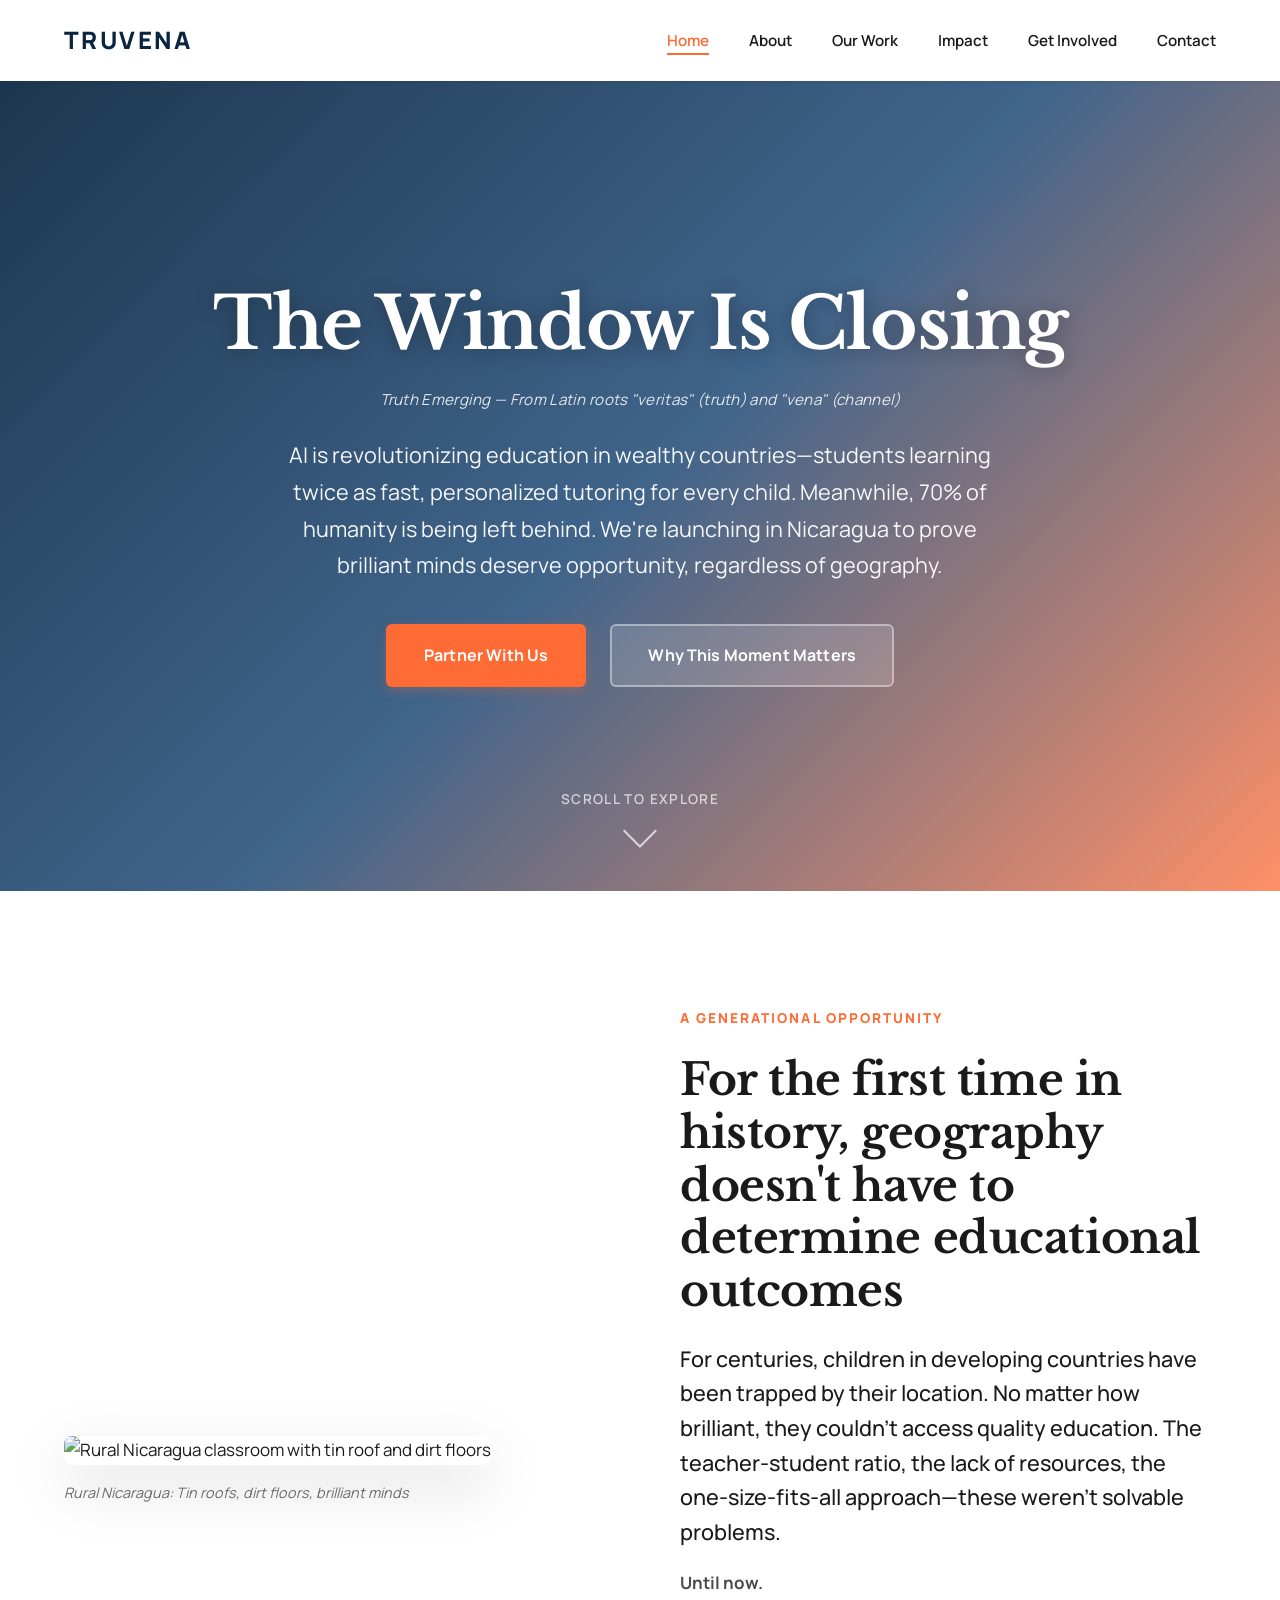
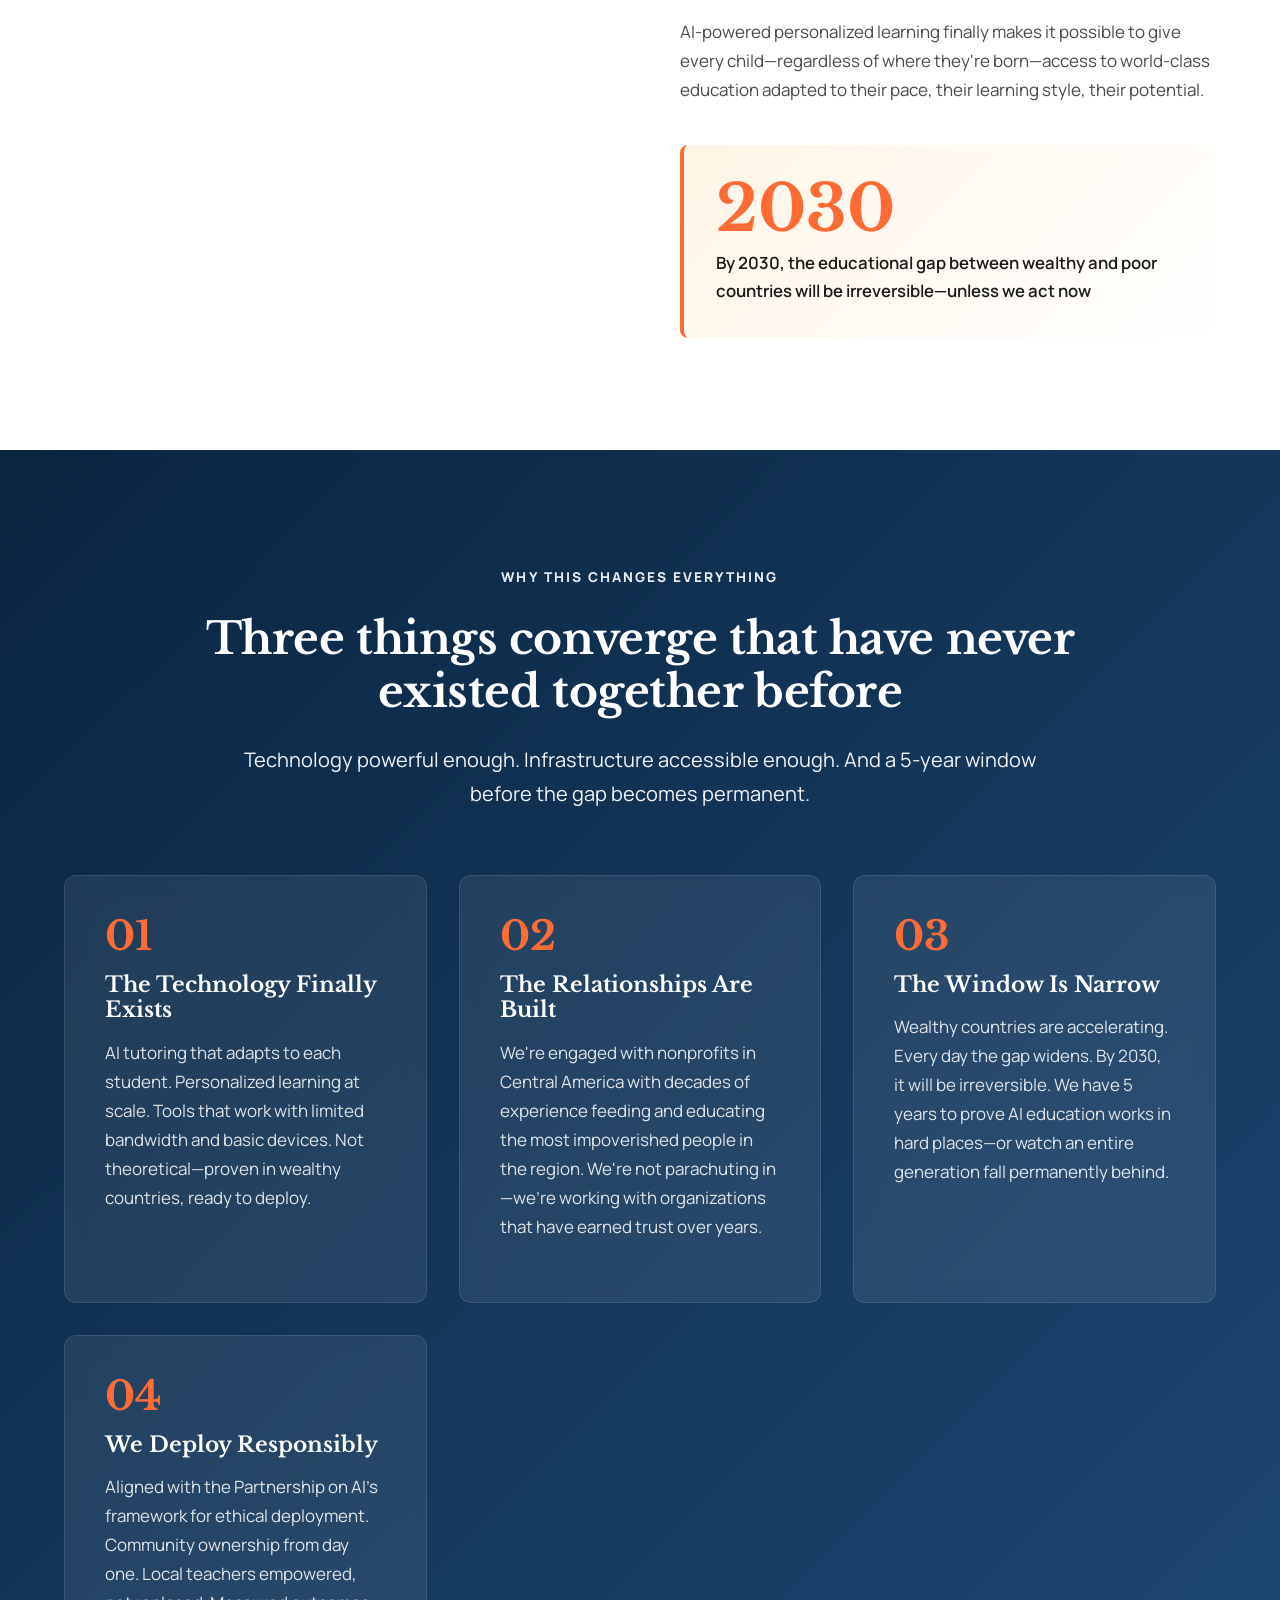
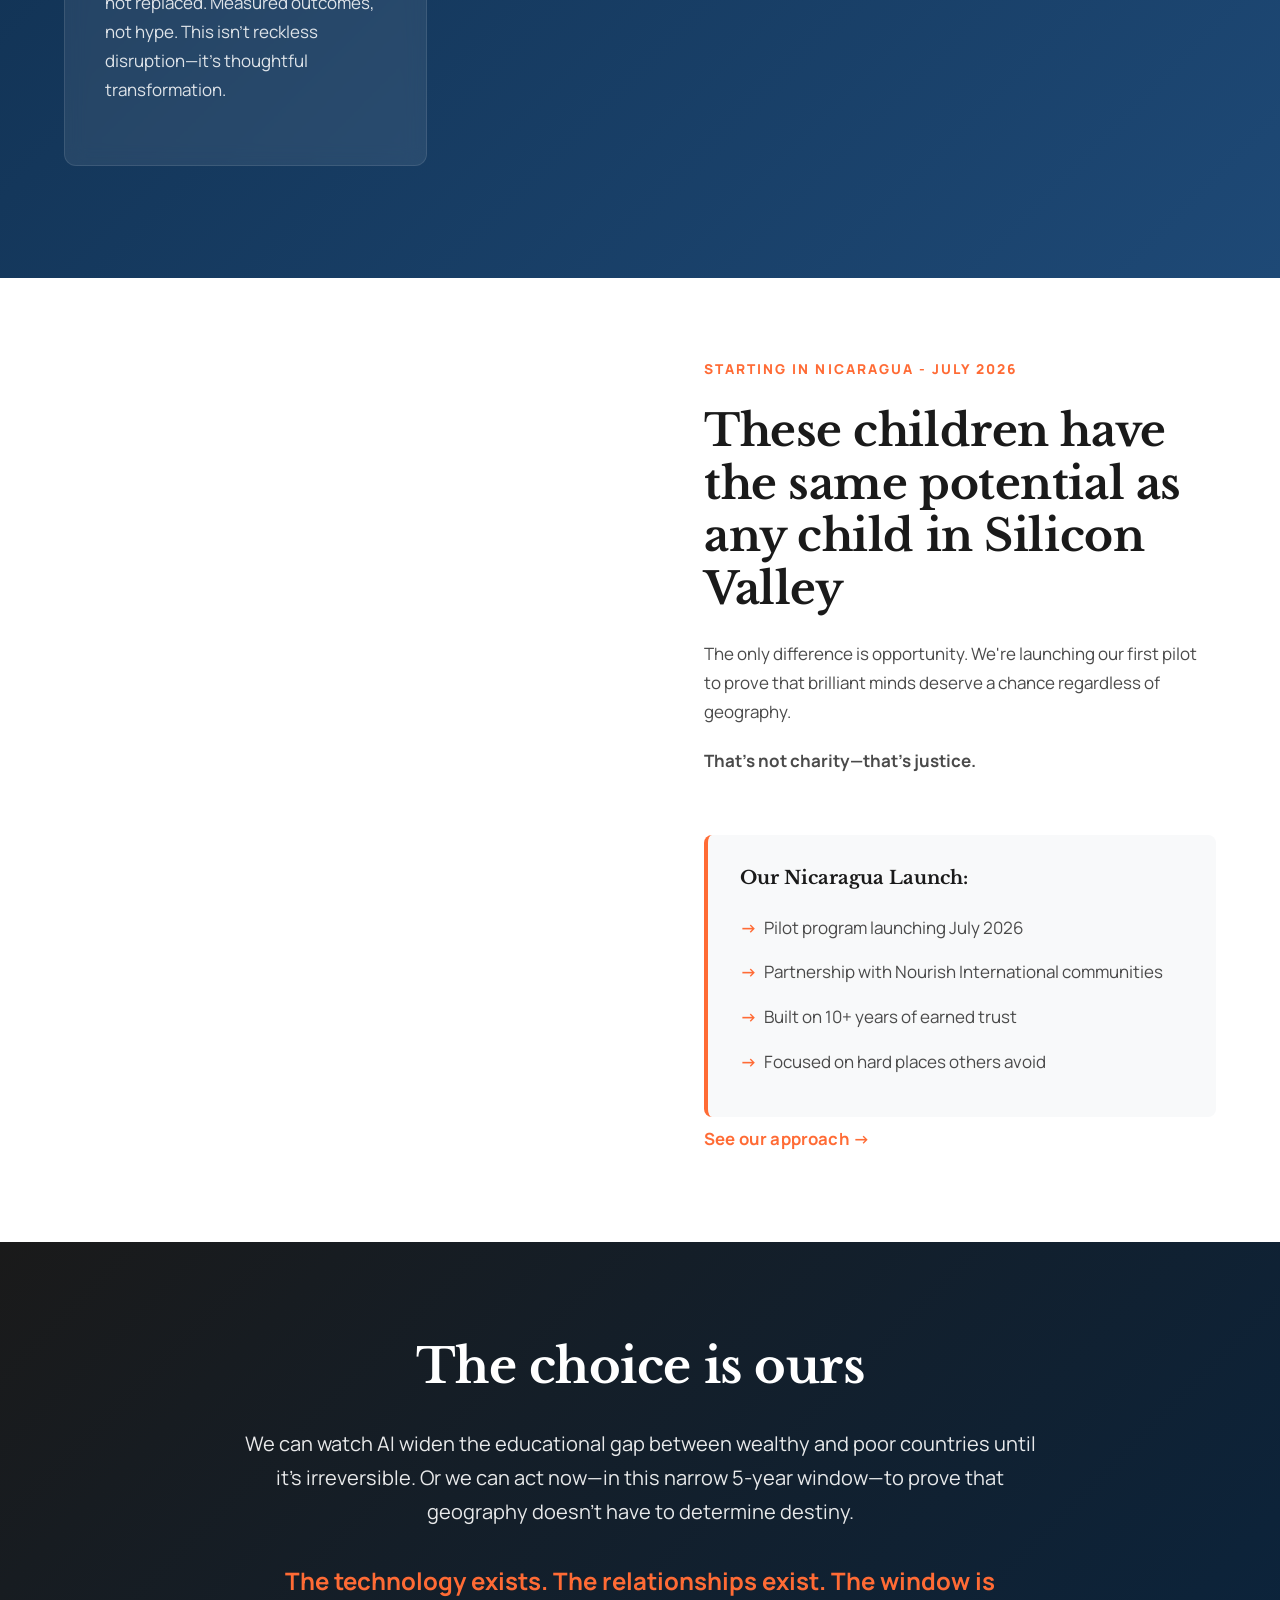
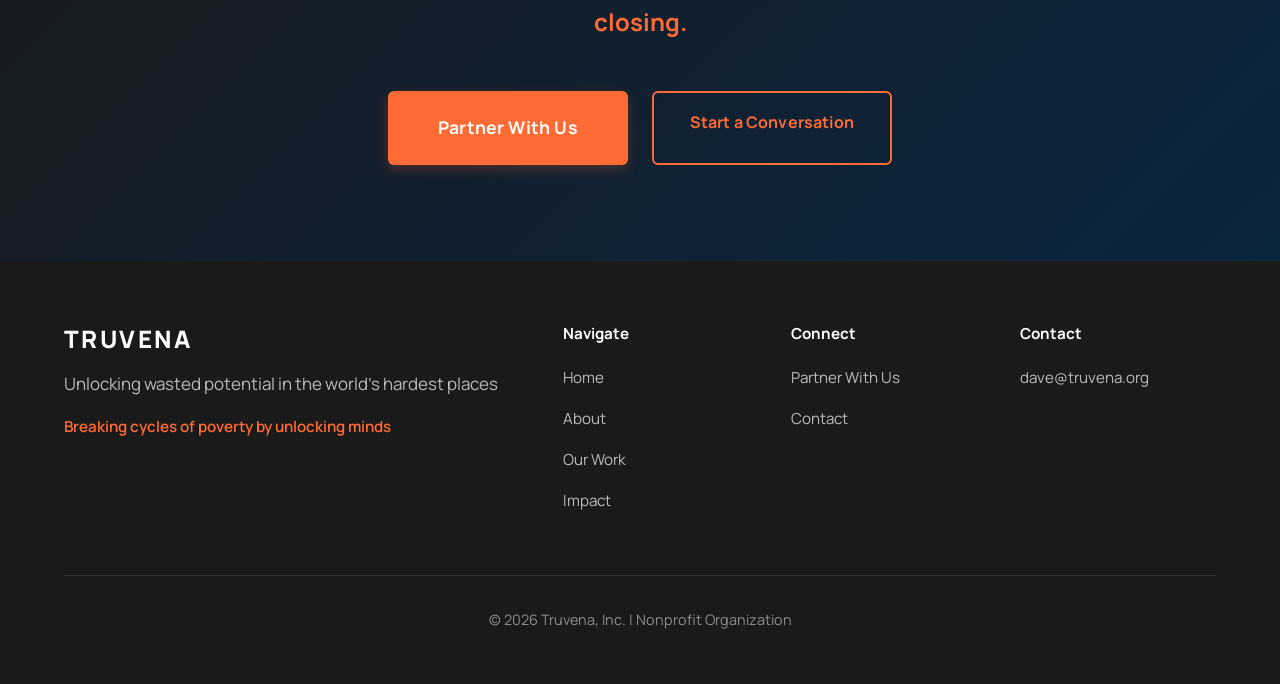
==== index.html @ a21d1ea5 "Add files via upload" ====
<!DOCTYPE html>
<html lang="en">
<head>
    <meta charset="UTF-8">
    <meta name="viewport" content="width=device-width, initial-scale=1.0">
    <title>Truvena | Unlocking Millions of Wasted Minds</title>
    <link rel="preconnect" href="https://fonts.googleapis.com">
    <link rel="preconnect" href="https://fonts.gstatic.com" crossorigin>
    <link href="https://fonts.googleapis.com/css2?family=Libre+Baskerville:wght@400;700&family=Manrope:wght@400;500;600;700;800&display=swap" rel="stylesheet">
    <link rel="stylesheet" href="styles-new.css">
</head>
<body>
    <!-- Navigation -->
    <nav class="navbar">
        <div class="container">
            <div class="nav-brand">
                <a href="index.html">TRUVENA</a>
            </div>
            <ul class="nav-menu">
                <li><a href="index.html" class="active">Home</a></li>
                <li><a href="about.html">About</a></li>
                <li><a href="work.html">Our Work</a></li>
                <li><a href="impact.html">Impact</a></li>
                <li><a href="involved.html">Get Involved</a></li>
                <li><a href="contact.html">Contact</a></li>
            </ul>
        </div>
    </nav>

    <!-- Hero Section with Photo Background -->
    <section class="hero-redesign">
        <div class="hero-background"></div>
        <div class="hero-overlay"></div>
        <div class="container hero-content">
            <h1 class="hero-title">The Window Is Closing</h1>
            <p class="truvena-tagline">Truth Emerging — From Latin roots "veritas" (truth) and "vena" (channel)</p>
            <p class="hero-subtitle">AI is revolutionizing education in wealthy countries—students learning twice as fast, personalized tutoring for every child. Meanwhile, 70% of humanity is being left behind. We're launching in Nicaragua to prove brilliant minds deserve opportunity, regardless of geography.</p>
            <div class="hero-cta">
                <a href="involved.html" class="btn-primary-orange">Partner With Us</a>
                <a href="impact.html" class="btn-secondary-white">Why This Moment Matters</a>
            </div>
        </div>
        <div class="hero-scroll-indicator">
            <span>Scroll to explore</span>
            <div class="scroll-arrow"></div>
        </div>
    </section>

    <!-- The Historic Moment -->
    <section class="reality-section">
        <div class="container">
            <div class="reality-grid">
                <div class="reality-image">
                    <img src="images/empty-classroom.jpg" alt="Rural Nicaragua classroom with tin roof and dirt floors">
                    <div class="image-caption">Rural Nicaragua: Tin roofs, dirt floors, brilliant minds</div>
                </div>
                <div class="reality-text">
                    <span class="section-label">A Generational Opportunity</span>
                    <h2>For the first time in history, geography doesn't have to determine educational outcomes</h2>
                    <p class="lead-text">For centuries, children in developing countries have been trapped by their location. No matter how brilliant, they couldn't access quality education. The teacher-student ratio, the lack of resources, the one-size-fits-all approach—these weren't solvable problems.</p>
                    <p><strong>Until now.</strong></p>
                    <p>AI-powered personalized learning finally makes it possible to give every child—regardless of where they're born—access to world-class education adapted to their pace, their learning style, their potential.</p>
                    <div class="stat-callout">
                        <div class="stat-number">2030</div>
                        <div class="stat-text">By 2030, the educational gap between wealthy and poor countries will be irreversible—unless we act now</div>
                    </div>
                </div>
            </div>
        </div>
    </section>

    <!-- Why This Time Is Different -->
    <section class="opportunity-section">
        <div class="container">
            <div class="opportunity-content">
                <span class="section-label-light">Why This Changes Everything</span>
                <h2>Three things converge that have never existed together before</h2>
                <p class="intro-text-white">Technology powerful enough. Infrastructure accessible enough. And a 5-year window before the gap becomes permanent.</p>
            </div>
            
            <div class="approach-visual">
                <div class="approach-card">
                    <div class="card-number">01</div>
                    <h3>The Technology Finally Exists</h3>
                    <p>AI tutoring that adapts to each student. Personalized learning at scale. Tools that work with limited bandwidth and basic devices. Not theoretical—proven in wealthy countries, ready to deploy.</p>
                </div>
                
                <div class="approach-card">
                    <div class="card-number">02</div>
                    <h3>The Relationships Are Built</h3>
                    <p>We're engaged with nonprofits in Central America with decades of experience feeding and educating the most impoverished people in the region. We're not parachuting in—we're working with organizations that have earned trust over years.</p>
                </div>
                
                <div class="approach-card">
                    <div class="card-number">03</div>
                    <h3>The Window Is Narrow</h3>
                    <p>Wealthy countries are accelerating. Every day the gap widens. By 2030, it will be irreversible. We have 5 years to prove AI education works in hard places—or watch an entire generation fall permanently behind.</p>
                </div>
                
                <div class="approach-card">
                    <div class="card-number">04</div>
                    <h3>We Deploy Responsibly</h3>
                    <p>Aligned with the Partnership on AI's framework for ethical deployment. Community ownership from day one. Local teachers empowered, not replaced. Measured outcomes, not hype. This isn't reckless disruption—it's thoughtful transformation.</p>
                </div>
            </div>
        </div>
    </section>

    <!-- What We're Launching -->
    <section class="impact-preview">
        <div class="impact-split">
            <div class="impact-image" style="background-image: url('images/kids-classroom.jpg');">
            </div>
            <div class="impact-content">
                <span class="section-label">Starting in Nicaragua - July 2026</span>
                <h2>These children have the same potential as any child in Silicon Valley</h2>
                <p>The only difference is opportunity. We're launching our first pilot to prove that brilliant minds deserve a chance regardless of geography.</p>
                <p><strong>That's not charity—that's justice.</strong></p>
                <div class="impact-focus">
                    <h3>Our Nicaragua Launch:</h3>
                    <ul class="hard-places-list">
                        <li>Pilot program launching July 2026</li>
                        <li>Partnership with Nourish International communities</li>
                        <li>Built on 10+ years of earned trust</li>
                        <li>Focused on hard places others avoid</li>
                    </ul>
                </div>
                <a href="work.html" class="btn-text-arrow">See our approach →</a>
            </div>
        </div>
    </section>

    <!-- Urgency Section -->
    <section class="urgency-section">
        <div class="container">
            <div class="urgency-content">
                <h2>The choice is ours</h2>
                <p class="urgency-text">We can watch AI widen the educational gap between wealthy and poor countries until it's irreversible. Or we can act now—in this narrow 5-year window—to prove that geography doesn't have to determine destiny.</p>
                <p class="urgency-emphasis">The technology exists. The relationships exist. The window is closing.</p>
                <div class="urgency-cta">
                    <a href="involved.html" class="btn-primary-orange large">Partner With Us</a>
                    <a href="contact.html" class="btn-secondary-outline">Start a Conversation</a>
                </div>
            </div>
        </div>
    </section>

    <!-- Footer -->
    <footer class="footer-redesign">
        <div class="container">
            <div class="footer-content">
                <div class="footer-brand">
                    <h3>TRUVENA</h3>
                    <p>Unlocking wasted potential in the world's hardest places</p>
                    <div class="footer-tagline">Breaking cycles of poverty by unlocking minds</div>
                </div>
                <div class="footer-links">
                    <div class="footer-column">
                        <h4>Navigate</h4>
                        <ul>
                            <li><a href="index.html">Home</a></li>
                            <li><a href="about.html">About</a></li>
                            <li><a href="work.html">Our Work</a></li>
                            <li><a href="impact.html">Impact</a></li>
                        </ul>
                    </div>
                    <div class="footer-column">
                        <h4>Connect</h4>
                        <ul>
                            <li><a href="involved.html">Partner With Us</a></li>
                            <li><a href="contact.html">Contact</a></li>
                        </ul>
                    </div>
                    <div class="footer-column">
                        <h4>Contact</h4>
                        <ul>
                            <li><a href="mailto:dave@truvena.org">dave@truvena.org</a></li>
                        </ul>
                    </div>
                </div>
            </div>
            <div class="footer-bottom">
                <p>&copy; 2026 Truvena, Inc. | Nonprofit Organization</p>
            </div>
        </div>
    </footer>
</body>
</html>
---- styles-new.css ----
/* Truvena Redesign - Enhanced Visual Design */

/* ===== CSS VARIABLES ===== */
:root {
    --primary-blue: #0A2540;
    --medium-blue: #1E4976;
    --light-blue: #3B6EA5;
    --accent-orange: #FF6B35;
    --dark-orange: #E85A2B;
    --warm-cream: #FFF5E6;
    --text-dark: #1A1A1A;
    --text-medium: #4A4A4A;
    --text-light: #6B6B6B;
    --background-light: #F8F9FA;
    --white: #FFFFFF;
    --border-subtle: #E8E8E8;
}

/* ===== RESET & BASE ===== */
* {
    margin: 0;
    padding: 0;
    box-sizing: border-box;
}

body {
    font-family: 'Manrope', -apple-system, BlinkMacSystemFont, 'Segoe UI', sans-serif;
    line-height: 1.7;
    color: var(--text-dark);
    font-size: 17px;
    -webkit-font-smoothing: antialiased;
    -moz-osx-font-smoothing: grayscale;
}

.container {
    max-width: 1200px;
    margin: 0 auto;
    padding: 0 24px;
}

/* ===== TYPOGRAPHY ===== */
h1, h2, h3, h4 {
    font-family: 'Libre Baskerville', serif;
    font-weight: 700;
    line-height: 1.2;
    color: var(--text-dark);
}

h1 {
    font-size: 4rem;
    letter-spacing: -0.02em;
}

h2 {
    font-size: 2.75rem;
    letter-spacing: -0.01em;
    margin-bottom: 1.5rem;
}

h3 {
    font-size: 1.5rem;
    margin-bottom: 1rem;
}

p {
    margin-bottom: 1.25rem;
    color: var(--text-medium);
}

.lead-text {
    font-size: 1.35rem;
    font-weight: 500;
    color: var(--text-dark);
    line-height: 1.6;
}

.intro-text {
    font-size: 1.25rem;
    color: var(--text-medium);
    max-width: 800px;
    margin: 0 auto 3rem;
}

/* ===== NAVIGATION ===== */
.navbar {
    background: var(--white);
    box-shadow: 0 1px 3px rgba(0, 0, 0, 0.08);
    position: sticky;
    top: 0;
    z-index: 1000;
    backdrop-filter: blur(10px);
    background: rgba(255, 255, 255, 0.95);
}

.navbar .container {
    display: flex;
    justify-content: space-between;
    align-items: center;
    padding: 1.25rem 24px;
}

.nav-brand a {
    font-size: 1.5rem;
    font-weight: 800;
    color: var(--primary-blue);
    text-decoration: none;
    letter-spacing: 0.1em;
    font-family: 'Manrope', sans-serif;
}

.nav-menu {
    display: flex;
    list-style: none;
    gap: 2.5rem;
}

.nav-menu a {
    text-decoration: none;
    color: var(--text-dark);
    font-weight: 600;
    font-size: 0.95rem;
    transition: color 0.2s ease;
    position: relative;
}

.nav-menu a:after {
    content: '';
    position: absolute;
    bottom: -4px;
    left: 0;
    width: 0;
    height: 2px;
    background: var(--accent-orange);
    transition: width 0.3s ease;
}

.nav-menu a:hover:after,
.nav-menu a.active:after {
    width: 100%;
}

.nav-menu a:hover,
.nav-menu a.active {
    color: var(--accent-orange);
}

/* ===== BUTTONS ===== */
.btn-primary-orange,
.btn-secondary-white,
.btn-secondary-outline,
.btn-text-arrow {
    display: inline-block;
    padding: 1rem 2.25rem;
    font-size: 1rem;
    font-weight: 700;
    text-decoration: none;
    border-radius: 6px;
    transition: all 0.3s ease;
    cursor: pointer;
    border: 2px solid transparent;
    font-family: 'Manrope', sans-serif;
    letter-spacing: 0.01em;
}

.btn-primary-orange {
    background: var(--accent-orange);
    color: var(--white);
    box-shadow: 0 4px 12px rgba(255, 107, 53, 0.25);
}

.btn-primary-orange:hover {
    background: var(--dark-orange);
    transform: translateY(-2px);
    box-shadow: 0 6px 20px rgba(255, 107, 53, 0.35);
}

.btn-primary-orange.large {
    padding: 1.25rem 3rem;
    font-size: 1.1rem;
}

.btn-secondary-white {
    background: rgba(255, 255, 255, 0.15);
    color: var(--white);
    border-color: rgba(255, 255, 255, 0.4);
    backdrop-filter: blur(10px);
}

.btn-secondary-white:hover {
    background: rgba(255, 255, 255, 0.25);
    border-color: rgba(255, 255, 255, 0.6);
}

.btn-secondary-outline {
    background: transparent;
    color: var(--accent-orange);
    border-color: var(--accent-orange);
}

.btn-secondary-outline:hover {
    background: var(--accent-orange);
    color: var(--white);
}

.btn-text-arrow {
    background: transparent;
    color: var(--accent-orange);
    padding: 0.5rem 0;
    border: none;
    font-weight: 700;
    font-size: 1.05rem;
}

.btn-text-arrow:hover {
    transform: translateX(4px);
}

/* ===== HERO SECTION (REDESIGNED) ===== */
.hero-redesign {
    position: relative;
    min-height: 90vh;
    display: flex;
    align-items: center;
    justify-content: center;
    overflow: hidden;
}

.hero-background {
    position: absolute;
    top: 0;
    left: 0;
    width: 100%;
    height: 100%;
    background: url('images/classroom-packed.jpg') center/cover no-repeat;
    z-index: 1;
}

.hero-overlay {
    position: absolute;
    top: 0;
    left: 0;
    width: 100%;
    height: 100%;
    background: linear-gradient(135deg, 
        rgba(10, 37, 64, 0.92) 0%, 
        rgba(30, 73, 118, 0.85) 50%,
        rgba(255, 107, 53, 0.75) 100%);
    z-index: 2;
}

.hero-content {
    position: relative;
    z-index: 3;
    text-align: center;
    padding: 4rem 0;
    max-width: 900px;
}

.hero-title {
    color: var(--white);
    font-size: 4.5rem;
    margin-bottom: 1.5rem;
    line-height: 1.1;
    text-shadow: 0 2px 20px rgba(0, 0, 0, 0.3);
    animation: fadeInUp 0.8s ease-out;
}

.hero-subtitle {
    font-size: 1.35rem;
    color: rgba(255, 255, 255, 0.95);
    margin-bottom: 2.5rem;
    line-height: 1.7;
    font-weight: 400;
    max-width: 750px;
    margin-left: auto;
    margin-right: auto;
    animation: fadeInUp 0.8s ease-out 0.2s both;
}

.hero-cta {
    display: flex;
    gap: 1.5rem;
    justify-content: center;
    animation: fadeInUp 0.8s ease-out 0.4s both;
}

.hero-scroll-indicator {
    position: absolute;
    bottom: 3rem;
    left: 50%;
    transform: translateX(-50%);
    z-index: 3;
    text-align: center;
    color: rgba(255, 255, 255, 0.7);
    font-size: 0.85rem;
    font-weight: 600;
    letter-spacing: 0.1em;
    text-transform: uppercase;
}

.scroll-arrow {
    width: 24px;
    height: 24px;
    margin: 0.5rem auto 0;
    border-left: 2px solid rgba(255, 255, 255, 0.7);
    border-bottom: 2px solid rgba(255, 255, 255, 0.7);
    transform: rotate(-45deg);
    animation: bounce 2s infinite;
}

@keyframes fadeInUp {
    from {
        opacity: 0;
        transform: translateY(30px);
    }
    to {
        opacity: 1;
        transform: translateY(0);
    }
}

@keyframes bounce {
    0%, 20%, 50%, 80%, 100% {
        transform: translateY(0) rotate(-45deg);
    }
    40% {
        transform: translateY(-10px) rotate(-45deg);
    }
    60% {
        transform: translateY(-5px) rotate(-45deg);
    }
}

/* ===== REALITY SECTION ===== */
.reality-section {
    padding: 7rem 0;
    background: var(--white);
}

.reality-grid {
    display: grid;
    grid-template-columns: 1fr 1fr;
    gap: 5rem;
    align-items: center;
}

.reality-image {
    position: relative;
}

.reality-image img {
    width: 100%;
    border-radius: 8px;
    box-shadow: 0 20px 60px rgba(0, 0, 0, 0.15);
}

.image-caption {
    margin-top: 1rem;
    font-size: 0.9rem;
    color: var(--text-light);
    font-style: italic;
}

.section-label {
    display: inline-block;
    font-size: 0.85rem;
    font-weight: 800;
    letter-spacing: 0.15em;
    text-transform: uppercase;
    color: var(--accent-orange);
    margin-bottom: 1.5rem;
}

.section-label-light {
    display: inline-block;
    font-size: 0.85rem;
    font-weight: 800;
    letter-spacing: 0.15em;
    text-transform: uppercase;
    color: var(--white);
    margin-bottom: 1.5rem;
    opacity: 0.9;
}

.stat-callout {
    margin-top: 2.5rem;
    padding: 2rem;
    background: linear-gradient(135deg, var(--warm-cream) 0%, #FFF 100%);
    border-left: 4px solid var(--accent-orange);
    border-radius: 8px;
}

.stat-number {
    font-family: 'Libre Baskerville', serif;
    font-size: 4rem;
    font-weight: 700;
    color: var(--accent-orange);
    line-height: 1;
    margin-bottom: 0.5rem;
}

.stat-text {
    font-size: 1.05rem;
    color: var(--text-dark);
    font-weight: 600;
}

/* ===== OPPORTUNITY SECTION ===== */
.opportunity-section {
    padding: 7rem 0;
    background: linear-gradient(135deg, var(--primary-blue) 0%, var(--medium-blue) 100%);
    color: var(--white);
}

.opportunity-content {
    text-align: center;
    max-width: 900px;
    margin: 0 auto 4rem;
}

.opportunity-content h2 {
    color: var(--white);
    margin-bottom: 1.5rem;
}

.approach-visual {
    display: grid;
    grid-template-columns: repeat(auto-fit, minmax(280px, 1fr));
    gap: 2rem;
    margin-top: 4rem;
}

.approach-card {
    background: rgba(255, 255, 255, 0.08);
    backdrop-filter: blur(10px);
    padding: 2.5rem;
    border-radius: 12px;
    border: 1px solid rgba(255, 255, 255, 0.1);
    transition: all 0.3s ease;
}

.approach-card:hover {
    background: rgba(255, 255, 255, 0.12);
    transform: translateY(-4px);
    box-shadow: 0 12px 32px rgba(0, 0, 0, 0.2);
}

.card-number {
    font-family: 'Libre Baskerville', serif;
    font-size: 2.5rem;
    font-weight: 700;
    color: var(--accent-orange);
    margin-bottom: 1rem;
    line-height: 1;
}

.approach-card h3 {
    color: var(--white);
    margin-bottom: 1rem;
    font-size: 1.35rem;
}

.approach-card p {
    color: rgba(255, 255, 255, 0.85);
    line-height: 1.7;
}

/* ===== IMPACT PREVIEW ===== */
.impact-preview {
    background: var(--white);
}

.impact-split {
    display: grid;
    grid-template-columns: 1fr 1fr;
    min-height: 600px;
}

.impact-image {
    background-size: cover;
    background-position: center;
    position: relative;
}

.impact-content {
    padding: 5rem 4rem;
    display: flex;
    flex-direction: column;
    justify-content: center;
}

.impact-focus {
    margin-top: 2.5rem;
    padding: 2rem;
    background: var(--background-light);
    border-radius: 8px;
    border-left: 4px solid var(--accent-orange);
}

.impact-focus h3 {
    color: var(--text-dark);
    margin-bottom: 1rem;
    font-size: 1.15rem;
}

.hard-places-list {
    list-style: none;
    padding: 0;
}

.hard-places-list li {
    padding: 0.5rem 0;
    color: var(--text-medium);
    position: relative;
    padding-left: 1.5rem;
}

.hard-places-list li:before {
    content: '→';
    position: absolute;
    left: 0;
    color: var(--accent-orange);
    font-weight: 700;
}

/* ===== URGENCY SECTION ===== */
.urgency-section {
    padding: 6rem 0;
    background: linear-gradient(135deg, #1A1A1A 0%, var(--primary-blue) 100%);
    color: var(--white);
    text-align: center;
}

.urgency-content {
    max-width: 800px;
    margin: 0 auto;
}

.urgency-content h2 {
    color: var(--white);
    font-size: 3rem;
    margin-bottom: 2rem;
}

.urgency-text {
    font-size: 1.25rem;
    color: rgba(255, 255, 255, 0.9);
    margin-bottom: 1.5rem;
}

.urgency-emphasis {
    font-size: 1.5rem;
    font-weight: 700;
    color: var(--accent-orange);
    margin: 2rem 0 3rem;
}

.urgency-cta {
    display: flex;
    gap: 1.5rem;
    justify-content: center;
    margin-top: 3rem;
}

/* ===== FOOTER ===== */
.footer-redesign {
    background: var(--text-dark);
    color: rgba(255, 255, 255, 0.8);
    padding: 4rem 0 2rem;
}

.footer-content {
    display: grid;
    grid-template-columns: 2fr 3fr;
    gap: 4rem;
    margin-bottom: 3rem;
}

.footer-brand h3 {
    color: var(--white);
    font-size: 1.5rem;
    font-family: 'Manrope', sans-serif;
    font-weight: 800;
    letter-spacing: 0.1em;
    margin-bottom: 1rem;
}

.footer-brand p {
    color: rgba(255, 255, 255, 0.7);
    margin-bottom: 0.5rem;
}

.footer-tagline {
    color: var(--accent-orange);
    font-weight: 600;
    margin-top: 1rem;
    font-size: 0.95rem;
}

.footer-links {
    display: grid;
    grid-template-columns: repeat(3, 1fr);
    gap: 2rem;
}

.footer-column h4 {
    color: var(--white);
    margin-bottom: 1.25rem;
    font-size: 0.95rem;
    font-family: 'Manrope', sans-serif;
    font-weight: 700;
}

.footer-column ul {
    list-style: none;
}

.footer-column li {
    margin-bottom: 0.75rem;
}

.footer-column a {
    color: rgba(255, 255, 255, 0.7);
    text-decoration: none;
    transition: color 0.2s ease;
    font-size: 0.95rem;
}

.footer-column a:hover {
    color: var(--accent-orange);
}

.footer-bottom {
    border-top: 1px solid rgba(255, 255, 255, 0.1);
    padding-top: 2rem;
    text-align: center;
}

.footer-bottom p {
    color: rgba(255, 255, 255, 0.5);
    font-size: 0.9rem;
}

/* ===== RESPONSIVE ===== */
@media (max-width: 968px) {
    h1 {
        font-size: 3rem;
    }
    
    h2 {
        font-size: 2.25rem;
    }
    
    .hero-title {
        font-size: 3.5rem;
    }
    
    .reality-grid,
    .impact-split {
        grid-template-columns: 1fr;
        gap: 3rem;
    }
    
    .approach-visual {
        grid-template-columns: 1fr;
    }
    
    .footer-content {
        grid-template-columns: 1fr;
    }
    
    .footer-links {
        grid-template-columns: 1fr;
    }
    
    .nav-menu {
        gap: 1.5rem;
        flex-wrap: wrap;
    }
    
    .hero-cta,
    .urgency-cta {
        flex-direction: column;
        align-items: center;
    }
    
    .impact-content {
        padding: 3rem 2rem;
    }
}

@media (max-width: 640px) {
    .hero-title {
        font-size: 2.5rem;
    }
    
    h2 {
        font-size: 1.85rem;
    }
    
    .hero-subtitle {
        font-size: 1.1rem;
    }
}

/* ===== ADDITIONAL STYLES FOR IMPACT PAGE ===== */

.section-white {
    padding: 6rem 0;
    background: var(--white);
}

.section-blue {
    padding: 6rem 0;
    background: linear-gradient(135deg, var(--primary-blue) 0%, var(--medium-blue) 100%);
    color: var(--white);
}

.section-blue h2,
.section-blue h3 {
    color: var(--white);
}

.content-grid-two {
    display: grid;
    grid-template-columns: repeat(2, 1fr);
    gap: 3rem;
    margin: 3rem 0;
}

.content-block h3 {
    color: var(--primary-blue);
    margin-bottom: 1rem;
}

.callout-box {
    background: linear-gradient(135deg, var(--warm-cream) 0%, #FFF 100%);
    border-left: 4px solid var(--accent-orange);
    border-radius: 8px;
    padding: 3rem;
    margin-top: 4rem;
}

.callout-text {
    font-size: 1.25rem;
    line-height: 1.7;
    color: var(--text-dark);
}

.callout-emphasis {
    font-size: 1.35rem;
    font-weight: 700;
    color: var(--accent-orange);
    margin-top: 1.5rem;
}

.breakthrough-grid {
    display: grid;
    grid-template-columns: repeat(2, 1fr);
    gap: 3rem;
    margin-top: 3rem;
}

.breakthrough-item {
    background: rgba(255, 255, 255, 0.08);
    backdrop-filter: blur(10px);
    padding: 2.5rem;
    border-radius: 12px;
    border: 1px solid rgba(255, 255, 255, 0.1);
}

.breakthrough-icon {
    font-size: 3rem;
    margin-bottom: 1rem;
}

.breakthrough-data {
    color: rgba(255, 255, 255, 0.85);
    font-style: italic;
    margin-top: 1rem;
    padding-top: 1rem;
    border-top: 1px solid rgba(255, 255, 255, 0.2);
}

.timeline-content {
    max-width: 900px;
    margin: 0 auto;
}

.timeline-grid {
    display: grid;
    grid-template-columns: repeat(3, 1fr);
    gap: 2rem;
    margin: 3rem 0;
}

.timeline-block {
    background: var(--background-light);
    padding: 2rem;
    border-radius: 8px;
    border-left: 4px solid var(--accent-orange);
}

.timeline-year {
    font-family: 'Libre Baskerville', serif;
    font-size: 1.75rem;
    font-weight: 700;
    color: var(--accent-orange);
    margin-bottom: 1rem;
}

.timeline-impact {
    margin-top: 1.5rem;
    font-size: 0.95rem;
    padding-top: 1rem;
    border-top: 2px solid var(--border-subtle);
}

.timeline-critical {
    color: #D32F2F;
    font-weight: 700;
}

.urgency-box {
    background: linear-gradient(135deg, #1A1A1A 0%, var(--primary-blue) 100%);
    color: var(--white);
    padding: 3rem;
    border-radius: 12px;
    margin-top: 3rem;
    text-align: center;
}

.urgency-box h3 {
    color: var(--white);
    font-size: 2rem;
    margin-bottom: 1.5rem;
}

.urgency-box p {
    color: rgba(255, 255, 255, 0.9);
    font-size: 1.15rem;
}

.principles-grid {
    display: grid;
    grid-template-columns: repeat(2, 1fr);
    gap: 2rem;
    margin-top: 3rem;
}

.principle-card {
    background: rgba(255, 255, 255, 0.08);
    backdrop-filter: blur(10px);
    padding: 2.5rem;
    border-radius: 12px;
    border: 1px solid rgba(255, 255, 255, 0.1);
}

.principle-card h3 {
    color: var(--white);
    margin-bottom: 1rem;
}

.principle-card p {
    color: rgba(255, 255, 255, 0.85);
}

.vision-content {
    display: grid;
    grid-template-columns: repeat(2, 1fr);
    gap: 3rem;
    margin: 3rem 0;
}

.vision-item {
    text-align: center;
    padding: 2rem;
}

.vision-number {
    font-family: 'Libre Baskerville', serif;
    font-size: 4rem;
    font-weight: 700;
    color: var(--accent-orange);
    line-height: 1;
    margin-bottom: 1rem;
}

.vision-item h3 {
    color: var(--primary-blue);
    margin-bottom: 1rem;
}

.vision-statement {
    background: linear-gradient(135deg, var(--warm-cream) 0%, #FFF 100%);
    border-left: 4px solid var(--accent-orange);
    border-radius: 8px;
    padding: 3rem;
    margin-top: 4rem;
    text-align: center;
}

.vision-text {
    font-size: 1.25rem;
    line-height: 1.7;
    color: var(--text-dark);
    margin-bottom: 1.5rem;
}

.vision-emphasis {
    font-size: 1.5rem;
    font-weight: 700;
    color: var(--accent-orange);
}

.cta-section {
    padding: 6rem 0;
    background: linear-gradient(135deg, #1A1A1A 0%, var(--primary-blue) 100%);
    color: var(--white);
    text-align: center;
}

.cta-section h2 {
    color: var(--white);
    font-size: 3rem;
    margin-bottom: 1.5rem;
}

.cta-section p {
    font-size: 1.25rem;
    color: rgba(255, 255, 255, 0.9);
    max-width: 700px;
    margin: 0 auto 3rem;
}

.cta-buttons {
    display: flex;
    gap: 1.5rem;
    justify-content: center;
}

/* ===== CONTACT PAGE STYLES ===== */

.contact-center {
    max-width: 900px;
    margin: 0 auto;
}

.contact-info-centered {
    text-align: center;
}

.contact-intro {
    font-size: 1.15rem;
    color: var(--text-medium);
    margin: 2rem 0 3rem;
    line-height: 1.7;
}

.contact-email-primary {
    background: linear-gradient(135deg, var(--warm-cream) 0%, #FFF 100%);
    border-left: 4px solid var(--accent-orange);
    border-radius: 8px;
    padding: 3rem;
    margin: 3rem 0;
}

.contact-email-primary h3 {
    color: var(--primary-blue);
    margin-bottom: 1rem;
}

.email-large {
    font-size: 2rem;
    font-weight: 700;
    margin: 0;
}

.email-large a {
    color: var(--accent-orange);
    text-decoration: none;
    transition: color 0.2s ease;
}

.email-large a:hover {
    color: var(--dark-orange);
}

.contact-details {
    display: grid;
    grid-template-columns: repeat(2, 1fr);
    gap: 2rem;
    margin: 3rem 0;
    padding: 2rem 0;
    border-top: 1px solid var(--border-subtle);
    border-bottom: 1px solid var(--border-subtle);
}

.contact-detail-item {
    text-align: center;
}

.contact-detail-item h4 {
    color: var(--primary-blue);
    margin-bottom: 0.5rem;
    font-size: 1rem;
    font-weight: 700;
}

.contact-detail-item p {
    color: var(--text-medium);
    font-size: 0.95rem;
}

.contact-partnerships {
    margin-top: 4rem;
}

.contact-partnerships h3 {
    color: var(--primary-blue);
    text-align: center;
    margin-bottom: 2rem;
    font-size: 1.75rem;
}

.partnership-grid {
    display: grid;
    grid-template-columns: repeat(2, 1fr);
    gap: 2rem;
    margin-top: 2rem;
}

.partnership-type {
    background: var(--background-light);
    padding: 2rem;
    border-radius: 8px;
    border-left: 4px solid var(--accent-orange);
    text-align: left;
}

.partnership-type h4 {
    color: var(--primary-blue);
    margin-bottom: 0.75rem;
    font-size: 1.1rem;
}

.partnership-type p {
    color: var(--text-medium);
    font-size: 0.95rem;
    line-height: 1.6;
}

/* ===== RESPONSIVE UPDATES ===== */
@media (max-width: 968px) {
    .content-grid-two,
    .breakthrough-grid,
    .timeline-grid,
    .principles-grid,
    .vision-content,
    .partnership-grid,
    .contact-details {
        grid-template-columns: 1fr;
    }
    
    .cta-buttons {
        flex-direction: column;
        align-items: center;
    }
}

/* ===== ADDITIONAL STYLES FOR FINAL UPDATES ===== */

/* White intro text for dark backgrounds */
.intro-text-white {
    font-size: 1.25rem;
    color: rgba(255, 255, 255, 0.95);
    max-width: 800px;
    margin: 0 auto 3rem;
    line-height: 1.7;
}

/* Truvena meaning on About page */
.truvena-meaning {
    font-size: 1.25rem;
    color: var(--accent-orange);
    font-style: italic;
    margin-bottom: 1rem;
    font-weight: 500;
}

/* Contact page grid layout */
.contact-grid {
    display: grid;
    grid-template-columns: 1fr 1fr;
    gap: 4rem;
    align-items: start;
}

.contact-info h2,
.contact-form-section h2 {
    color: var(--primary-blue);
    margin-bottom: 1.5rem;
}

.contact-methods {
    margin: 2rem 0;
}

.contact-method {
    margin-bottom: 2rem;
}

.contact-method h3 {
    color: var(--primary-blue);
    font-size: 1.1rem;
    margin-bottom: 0.5rem;
}

.contact-method a {
    color: var(--accent-orange);
    text-decoration: none;
    font-weight: 600;
}

.contact-method a:hover {
    color: var(--dark-orange);
}

.contact-cta {
    background: var(--background-light);
    padding: 2rem;
    border-radius: 8px;
    margin-top: 2rem;
}

.contact-cta h3 {
    color: var(--primary-blue);
    margin-bottom: 1rem;
}

/* Contact form styling */
.contact-form {
    background: var(--background-light);
    padding: 2.5rem;
    border-radius: 8px;
}

.form-group {
    margin-bottom: 1.5rem;
}

.form-group label {
    display: block;
    font-weight: 600;
    color: var(--text-dark);
    margin-bottom: 0.5rem;
    font-size: 0.95rem;
}

.form-group input,
.form-group select,
.form-group textarea {
    width: 100%;
    padding: 0.75rem;
    border: 2px solid var(--border-subtle);
    border-radius: 6px;
    font-size: 1rem;
    font-family: 'Manrope', sans-serif;
    transition: border-color 0.2s ease;
}

.form-group input:focus,
.form-group select:focus,
.form-group textarea:focus {
    outline: none;
    border-color: var(--accent-orange);
}

.btn-primary {
    background: var(--accent-orange);
    color: var(--white);
    padding: 1rem 2.5rem;
    border: none;
    border-radius: 6px;
    font-size: 1rem;
    font-weight: 700;
    cursor: pointer;
    transition: all 0.3s ease;
    font-family: 'Manrope', sans-serif;
}

.btn-primary:hover {
    background: var(--dark-orange);
    transform: translateY(-2px);
    box-shadow: 0 6px 20px rgba(255, 107, 53, 0.35);
}

@media (max-width: 968px) {
    .contact-grid {
        grid-template-columns: 1fr;
        gap: 2rem;
    }
}

/* ===== FIXES FOR IMPACT PAGE TEXT READABILITY ===== */

/* Make breakthrough item text more readable */
.breakthrough-item h3 {
    color: var(--white);
    font-weight: 700;
}

.breakthrough-item p {
    color: rgba(255, 255, 255, 0.95);
    line-height: 1.7;
}

.breakthrough-data {
    color: rgba(255, 255, 255, 0.9);
    font-weight: 600;
}

/* Make principle card text more readable */
.principle-card h3 {
    color: var(--white);
    font-weight: 700;
}

.principle-card p {
    color: rgba(255, 255, 255, 0.95);
    line-height: 1.7;
}

/* Homepage hero tagline */
.truvena-tagline {
    font-size: 0.95rem;
    color: rgba(255, 255, 255, 0.85);
    font-style: italic;
    letter-spacing: 0.02em;
    margin-bottom: 1.5rem;
    font-weight: 400;
}
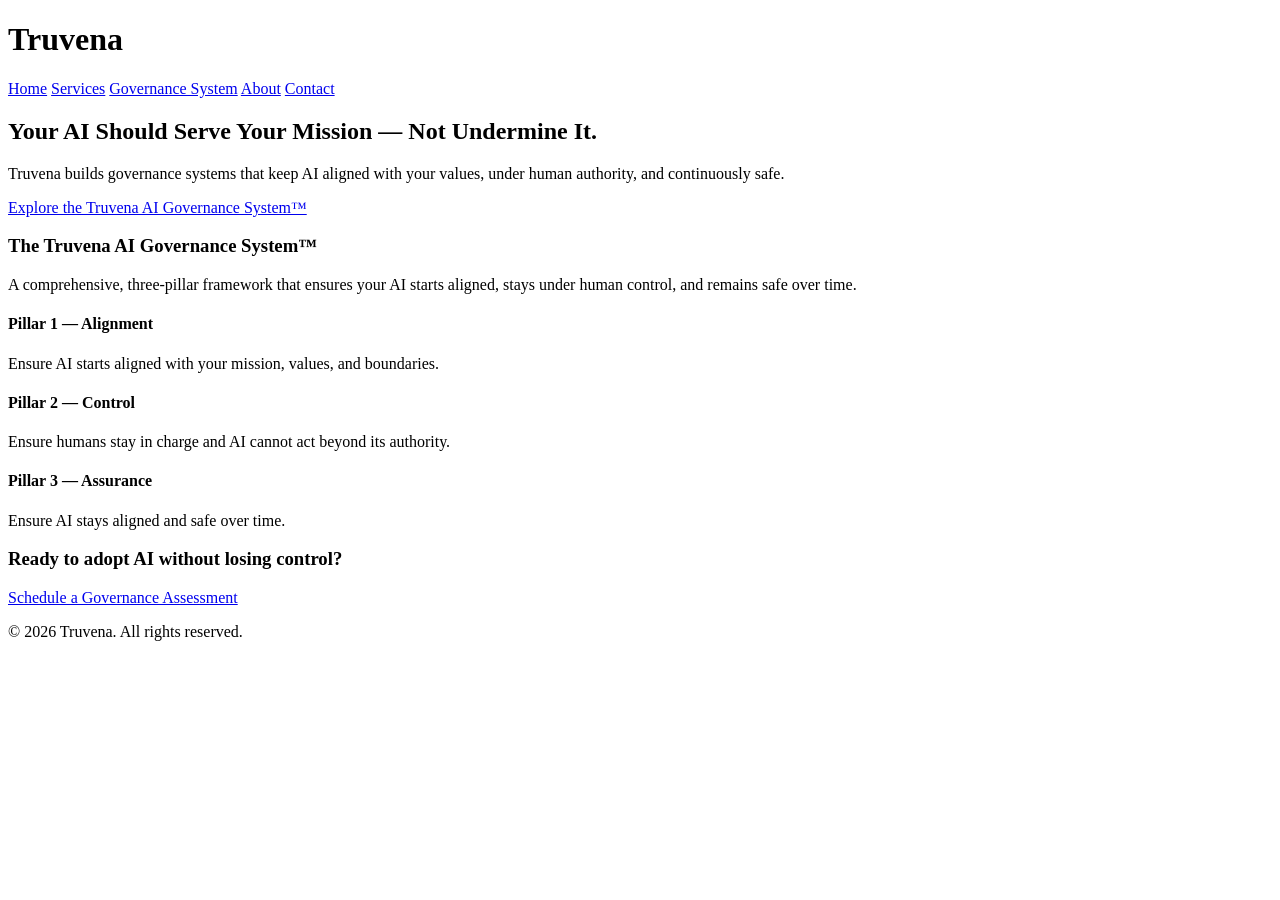
==== commit 9a5da887: "Update index.html" ====
--- a/index.html
+++ b/index.html
@@ -3,186 +3,74 @@
 <head>
     <meta charset="UTF-8">
     <meta name="viewport" content="width=device-width, initial-scale=1.0">
-    <title>Truvena | Unlocking Millions of Wasted Minds</title>
-    <link rel="preconnect" href="https://fonts.googleapis.com">
-    <link rel="preconnect" href="https://fonts.gstatic.com" crossorigin>
-    <link href="https://fonts.googleapis.com/css2?family=Libre+Baskerville:wght@400;700&family=Manrope:wght@400;500;600;700;800&display=swap" rel="stylesheet">
-    <link rel="stylesheet" href="styles-new.css">
+    <title>Truvena | AI Governance for Mission-Driven Organizations</title>
+    <link rel="stylesheet" href="assets/css/style.css">
 </head>
+
 <body>
-    <!-- Navigation -->
-    <nav class="navbar">
-        <div class="container">
-            <div class="nav-brand">
-                <a href="index.html">TRUVENA</a>
-            </div>
-            <ul class="nav-menu">
-                <li><a href="index.html" class="active">Home</a></li>
-                <li><a href="about.html">About</a></li>
-                <li><a href="work.html">Our Work</a></li>
-                <li><a href="impact.html">Impact</a></li>
-                <li><a href="involved.html">Get Involved</a></li>
-                <li><a href="contact.html">Contact</a></li>
-            </ul>
+<header>
+    <div class="container">
+        <h1 class="logo">Truvena</h1>
+        <nav>
+            <a href="index.html">Home</a>
+            <a href="services.html">Services</a>
+            <a href="governance.html">Governance System</a>
+            <a href="about.html">About</a>
+            <a href="contact.html">Contact</a>
+        </nav>
+    </div>
+</header>
+
+<main>
+
+<section class="hero">
+    <div class="container">
+        <h2>Your AI Should Serve Your Mission — Not Undermine It.</h2>
+        <p>Truvena builds governance systems that keep AI aligned with your values, under human authority, and continuously safe.</p>
+        <a class="btn" href="governance.html">Explore the Truvena AI Governance System™</a>
+    </div>
+</section>
+
+<section class="intro">
+    <div class="container">
+        <h3>The Truvena AI Governance System™</h3>
+        <p>A comprehensive, three‑pillar framework that ensures your AI starts aligned, stays under human control, and remains safe over time.</p>
+    </div>
+</section>
+
+<section class="pillars">
+    <div class="container">
+        <div class="pillar">
+            <h4>Pillar 1 — Alignment</h4>
+            <p>Ensure AI starts aligned with your mission, values, and boundaries.</p>
         </div>
-    </nav>
+        <div class="pillar">
+            <h4>Pillar 2 — Control</h4>
+            <p>Ensure humans stay in charge and AI cannot act beyond its authority.</p>
+        </div>
+        <div class="pillar">
+            <h4>Pillar 3 — Assurance</h4>
+            <p>Ensure AI stays aligned and safe over time.</p>
+        </div>
+    </div>
+</section>
 
-    <!-- Hero Section with Photo Background -->
-    <section class="hero-redesign">
-        <div class="hero-background"></div>
-        <div class="hero-overlay"></div>
-        <div class="container hero-content">
-            <h1 class="hero-title">The Window Is Closing</h1>
-            <p class="truvena-tagline">Truth Emerging — From Latin roots "veritas" (truth) and "vena" (channel)</p>
-            <p class="hero-subtitle">AI is revolutionizing education in wealthy countries—students learning twice as fast, personalized tutoring for every child. Meanwhile, 70% of humanity is being left behind. We're launching in Nicaragua to prove brilliant minds deserve opportunity, regardless of geography.</p>
-            <div class="hero-cta">
-                <a href="involved.html" class="btn-primary-orange">Partner With Us</a>
-                <a href="impact.html" class="btn-secondary-white">Why This Moment Matters</a>
-            </div>
-        </div>
-        <div class="hero-scroll-indicator">
-            <span>Scroll to explore</span>
-            <div class="scroll-arrow"></div>
-        </div>
-    </section>
+<section class="cta">
+    <div class="container">
+        <h3>Ready to adopt AI without losing control?</h3>
+        <a class="btn" href="contact.html">Schedule a Governance Assessment</a>
+    </div>
+</section>
 
-    <!-- The Historic Moment -->
-    <section class="reality-section">
-        <div class="container">
-            <div class="reality-grid">
-                <div class="reality-image">
-                    <img src="images/empty-classroom.jpg" alt="Rural Nicaragua classroom with tin roof and dirt floors">
-                    <div class="image-caption">Rural Nicaragua: Tin roofs, dirt floors, brilliant minds</div>
-                </div>
-                <div class="reality-text">
-                    <span class="section-label">A Generational Opportunity</span>
-                    <h2>For the first time in history, geography doesn't have to determine educational outcomes</h2>
-                    <p class="lead-text">For centuries, children in developing countries have been trapped by their location. No matter how brilliant, they couldn't access quality education. The teacher-student ratio, the lack of resources, the one-size-fits-all approach—these weren't solvable problems.</p>
-                    <p><strong>Until now.</strong></p>
-                    <p>AI-powered personalized learning finally makes it possible to give every child—regardless of where they're born—access to world-class education adapted to their pace, their learning style, their potential.</p>
-                    <div class="stat-callout">
-                        <div class="stat-number">2030</div>
-                        <div class="stat-text">By 2030, the educational gap between wealthy and poor countries will be irreversible—unless we act now</div>
-                    </div>
-                </div>
-            </div>
-        </div>
-    </section>
+</main>
 
-    <!-- Why This Time Is Different -->
-    <section class="opportunity-section">
-        <div class="container">
-            <div class="opportunity-content">
-                <span class="section-label-light">Why This Changes Everything</span>
-                <h2>Three things converge that have never existed together before</h2>
-                <p class="intro-text-white">Technology powerful enough. Infrastructure accessible enough. And a 5-year window before the gap becomes permanent.</p>
-            </div>
-            
-            <div class="approach-visual">
-                <div class="approach-card">
-                    <div class="card-number">01</div>
-                    <h3>The Technology Finally Exists</h3>
-                    <p>AI tutoring that adapts to each student. Personalized learning at scale. Tools that work with limited bandwidth and basic devices. Not theoretical—proven in wealthy countries, ready to deploy.</p>
-                </div>
-                
-                <div class="approach-card">
-                    <div class="card-number">02</div>
-                    <h3>The Relationships Are Built</h3>
-                    <p>We're engaged with nonprofits in Central America with decades of experience feeding and educating the most impoverished people in the region. We're not parachuting in—we're working with organizations that have earned trust over years.</p>
-                </div>
-                
-                <div class="approach-card">
-                    <div class="card-number">03</div>
-                    <h3>The Window Is Narrow</h3>
-                    <p>Wealthy countries are accelerating. Every day the gap widens. By 2030, it will be irreversible. We have 5 years to prove AI education works in hard places—or watch an entire generation fall permanently behind.</p>
-                </div>
-                
-                <div class="approach-card">
-                    <div class="card-number">04</div>
-                    <h3>We Deploy Responsibly</h3>
-                    <p>Aligned with the Partnership on AI's framework for ethical deployment. Community ownership from day one. Local teachers empowered, not replaced. Measured outcomes, not hype. This isn't reckless disruption—it's thoughtful transformation.</p>
-                </div>
-            </div>
-        </div>
-    </section>
+<footer>
+    <div class="container">
+        <p>© 2026 Truvena. All rights reserved.</p>
+    </div>
+</footer>
 
-    <!-- What We're Launching -->
-    <section class="impact-preview">
-        <div class="impact-split">
-            <div class="impact-image" style="background-image: url('images/kids-classroom.jpg');">
-            </div>
-            <div class="impact-content">
-                <span class="section-label">Starting in Nicaragua - July 2026</span>
-                <h2>These children have the same potential as any child in Silicon Valley</h2>
-                <p>The only difference is opportunity. We're launching our first pilot to prove that brilliant minds deserve a chance regardless of geography.</p>
-                <p><strong>That's not charity—that's justice.</strong></p>
-                <div class="impact-focus">
-                    <h3>Our Nicaragua Launch:</h3>
-                    <ul class="hard-places-list">
-                        <li>Pilot program launching July 2026</li>
-                        <li>Partnership with Nourish International communities</li>
-                        <li>Built on 10+ years of earned trust</li>
-                        <li>Focused on hard places others avoid</li>
-                    </ul>
-                </div>
-                <a href="work.html" class="btn-text-arrow">See our approach →</a>
-            </div>
-        </div>
-    </section>
-
-    <!-- Urgency Section -->
-    <section class="urgency-section">
-        <div class="container">
-            <div class="urgency-content">
-                <h2>The choice is ours</h2>
-                <p class="urgency-text">We can watch AI widen the educational gap between wealthy and poor countries until it's irreversible. Or we can act now—in this narrow 5-year window—to prove that geography doesn't have to determine destiny.</p>
-                <p class="urgency-emphasis">The technology exists. The relationships exist. The window is closing.</p>
-                <div class="urgency-cta">
-                    <a href="involved.html" class="btn-primary-orange large">Partner With Us</a>
-                    <a href="contact.html" class="btn-secondary-outline">Start a Conversation</a>
-                </div>
-            </div>
-        </div>
-    </section>
-
-    <!-- Footer -->
-    <footer class="footer-redesign">
-        <div class="container">
-            <div class="footer-content">
-                <div class="footer-brand">
-                    <h3>TRUVENA</h3>
-                    <p>Unlocking wasted potential in the world's hardest places</p>
-                    <div class="footer-tagline">Breaking cycles of poverty by unlocking minds</div>
-                </div>
-                <div class="footer-links">
-                    <div class="footer-column">
-                        <h4>Navigate</h4>
-                        <ul>
-                            <li><a href="index.html">Home</a></li>
-                            <li><a href="about.html">About</a></li>
-                            <li><a href="work.html">Our Work</a></li>
-                            <li><a href="impact.html">Impact</a></li>
-                        </ul>
-                    </div>
-                    <div class="footer-column">
-                        <h4>Connect</h4>
-                        <ul>
-                            <li><a href="involved.html">Partner With Us</a></li>
-                            <li><a href="contact.html">Contact</a></li>
-                        </ul>
-                    </div>
-                    <div class="footer-column">
-                        <h4>Contact</h4>
-                        <ul>
-                            <li><a href="mailto:dave@truvena.org">dave@truvena.org</a></li>
-                        </ul>
-                    </div>
-                </div>
-            </div>
-            <div class="footer-bottom">
-                <p>&copy; 2026 Truvena, Inc. | Nonprofit Organization</p>
-            </div>
-        </div>
-    </footer>
 </body>
 </html>
+
+
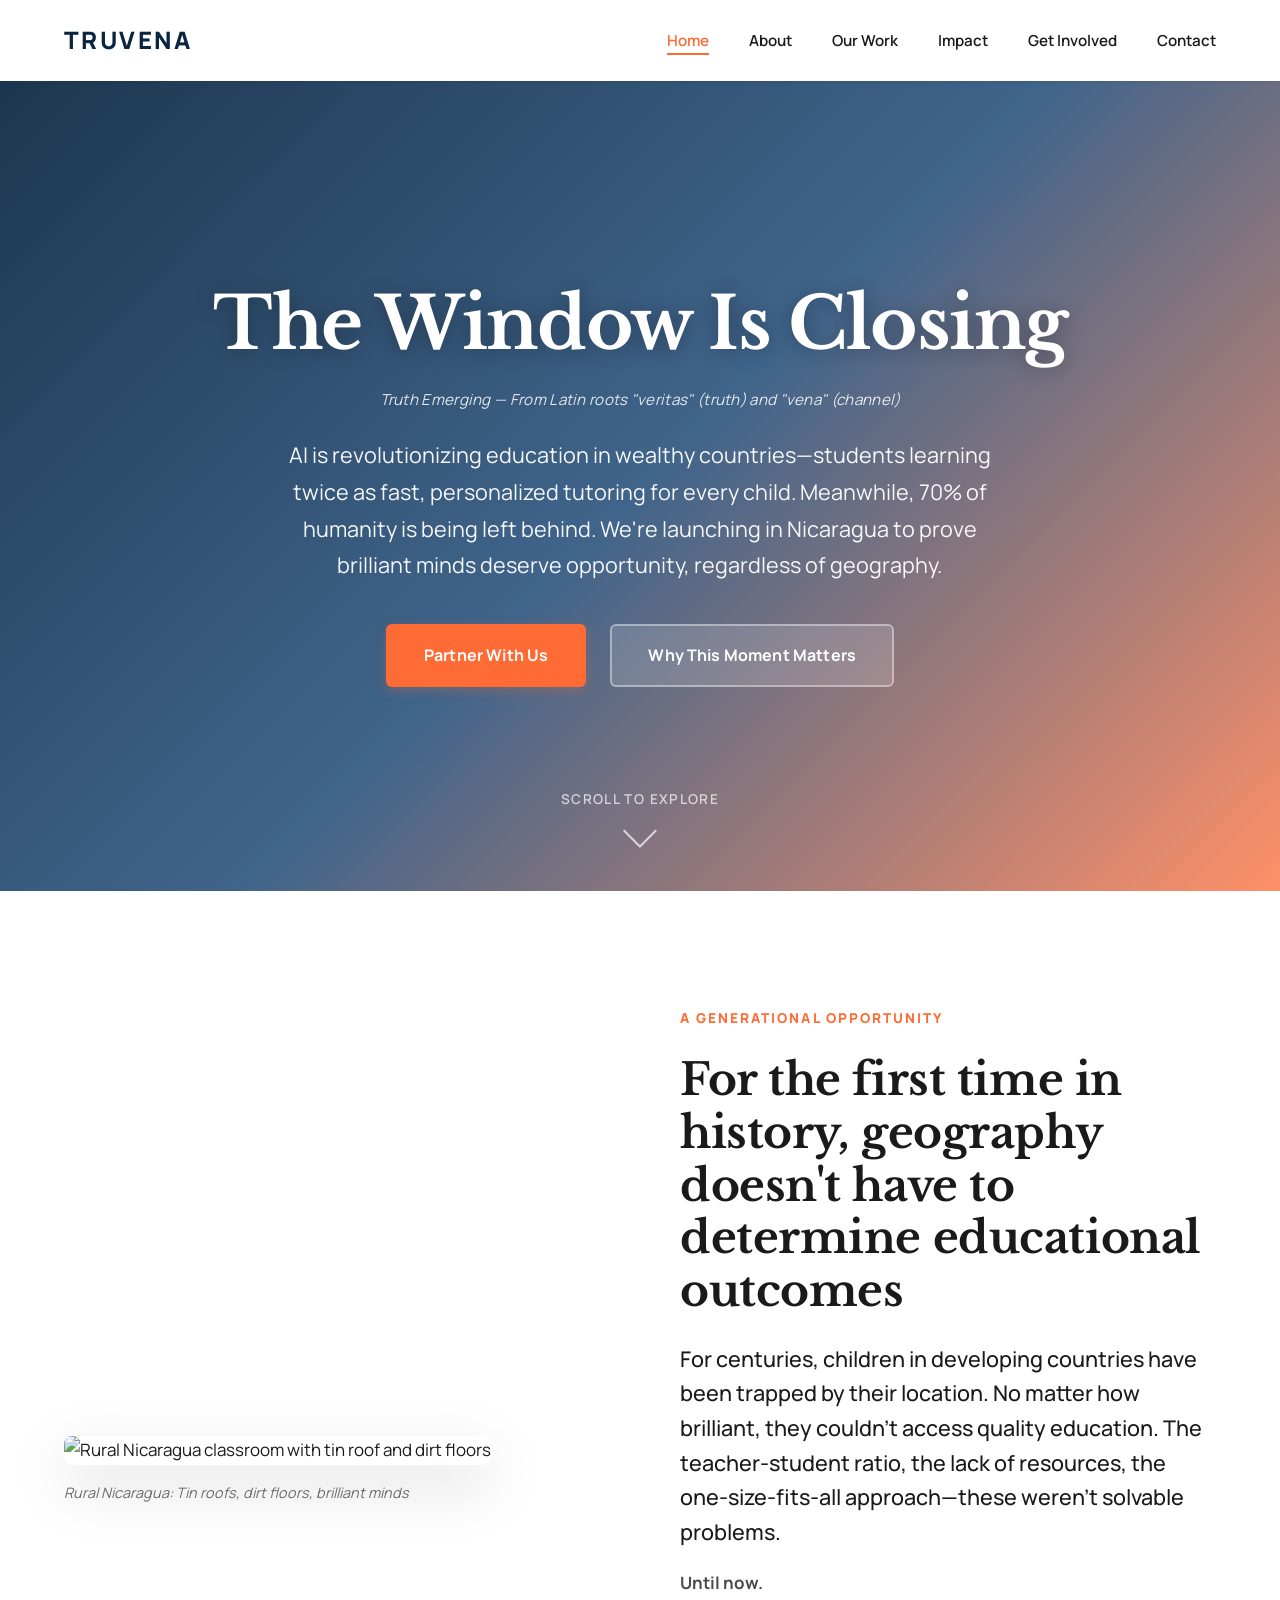
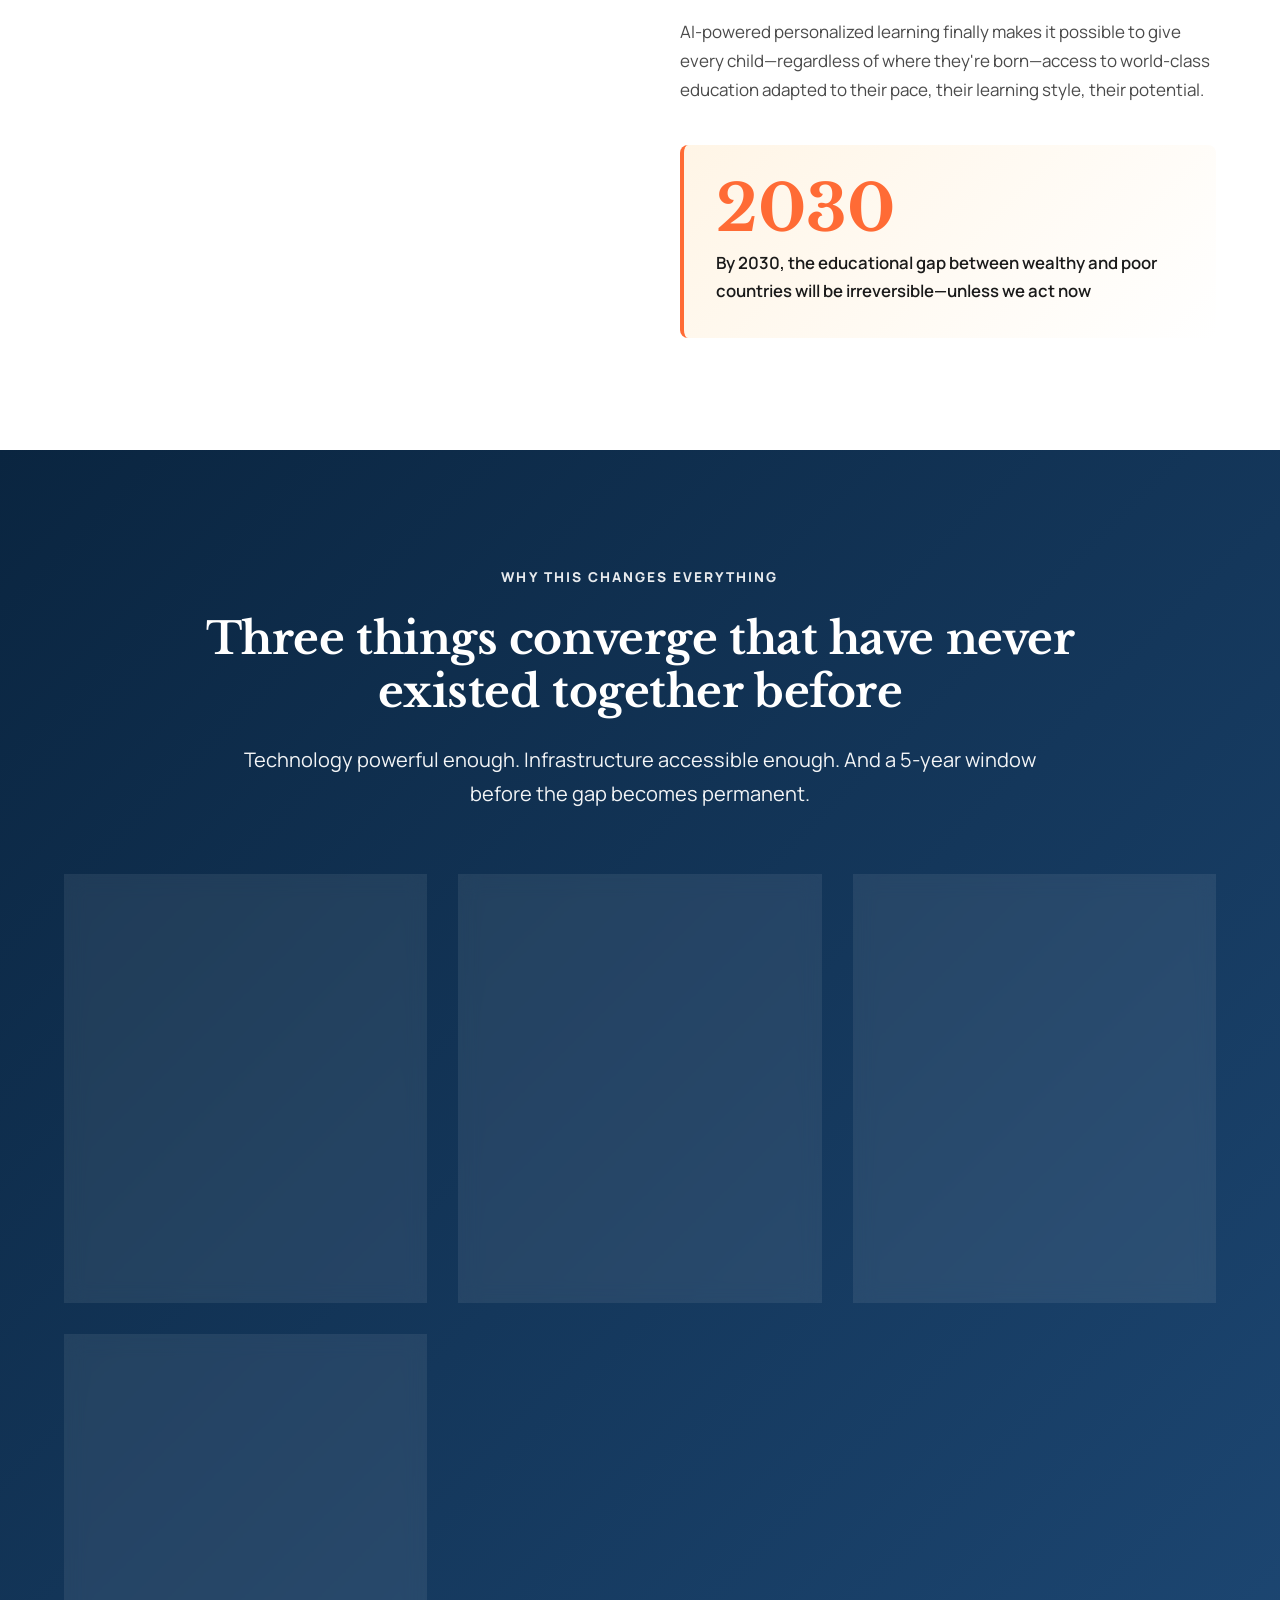
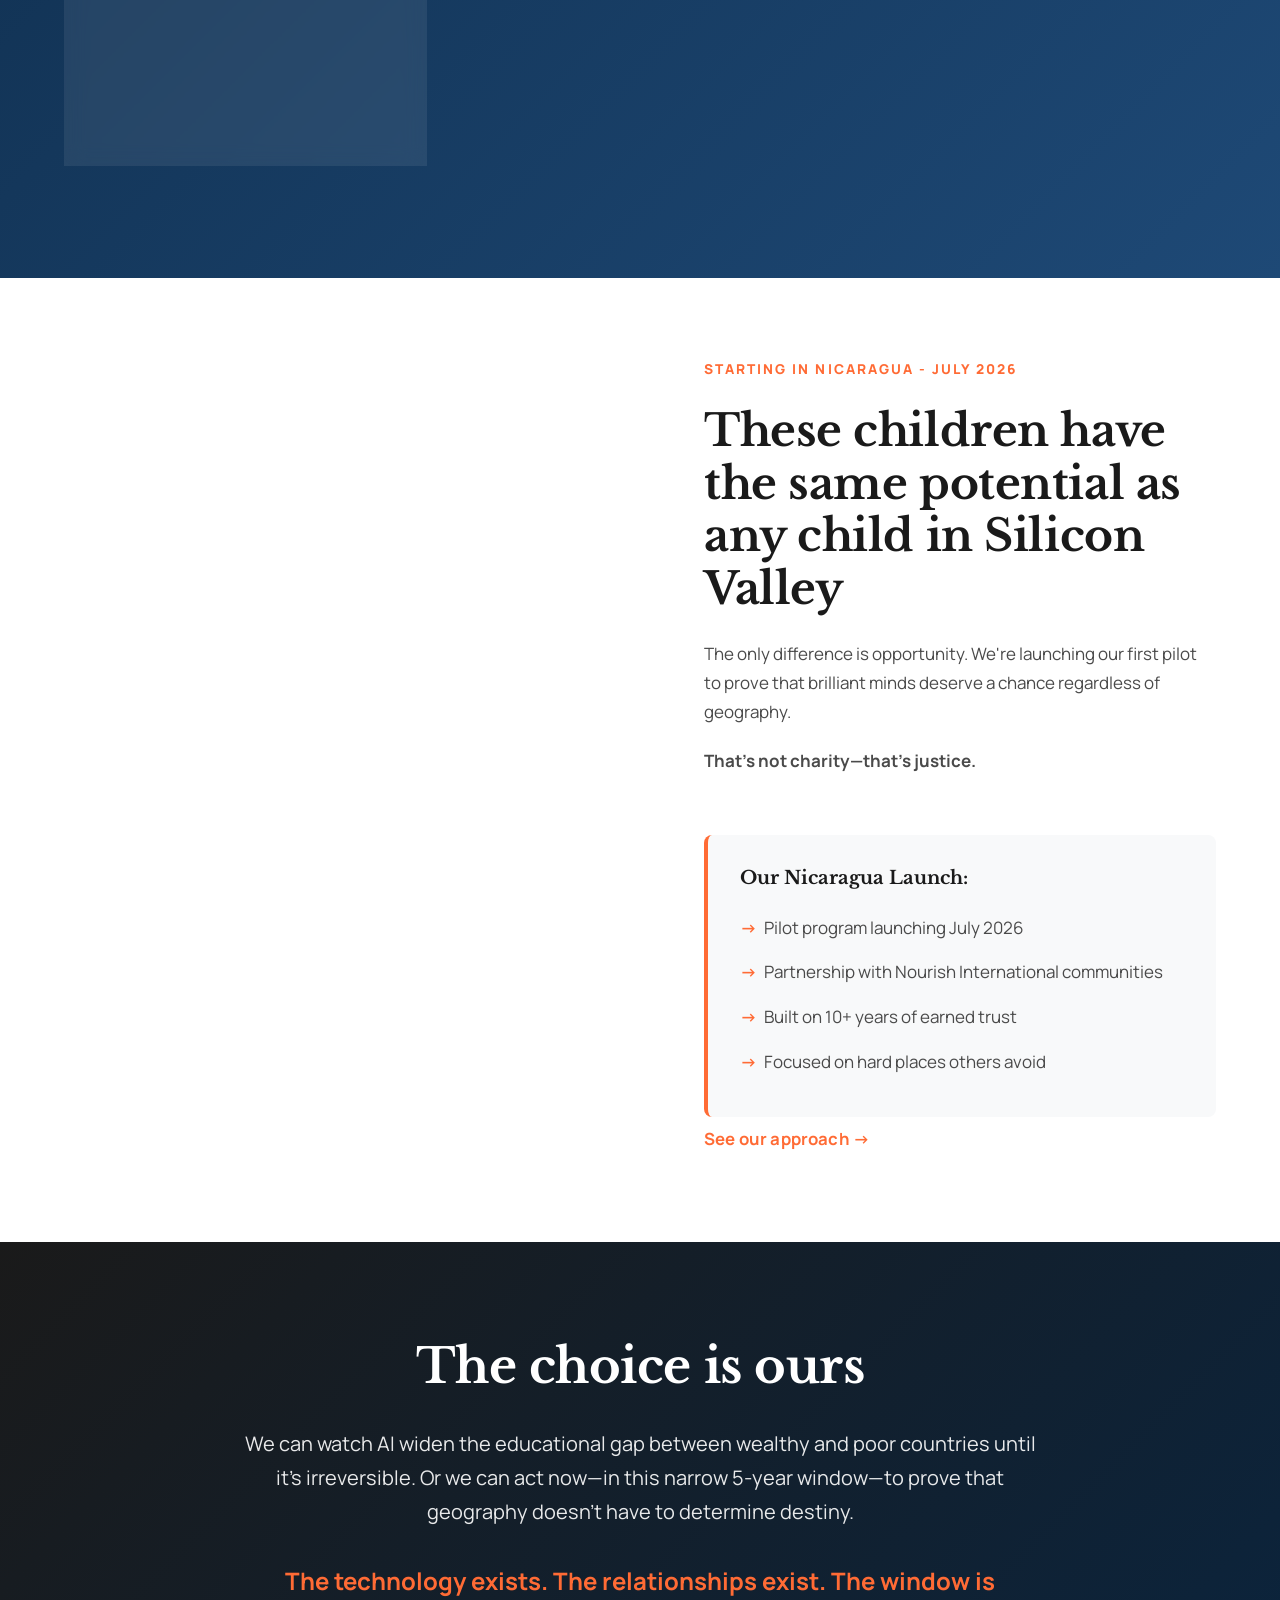
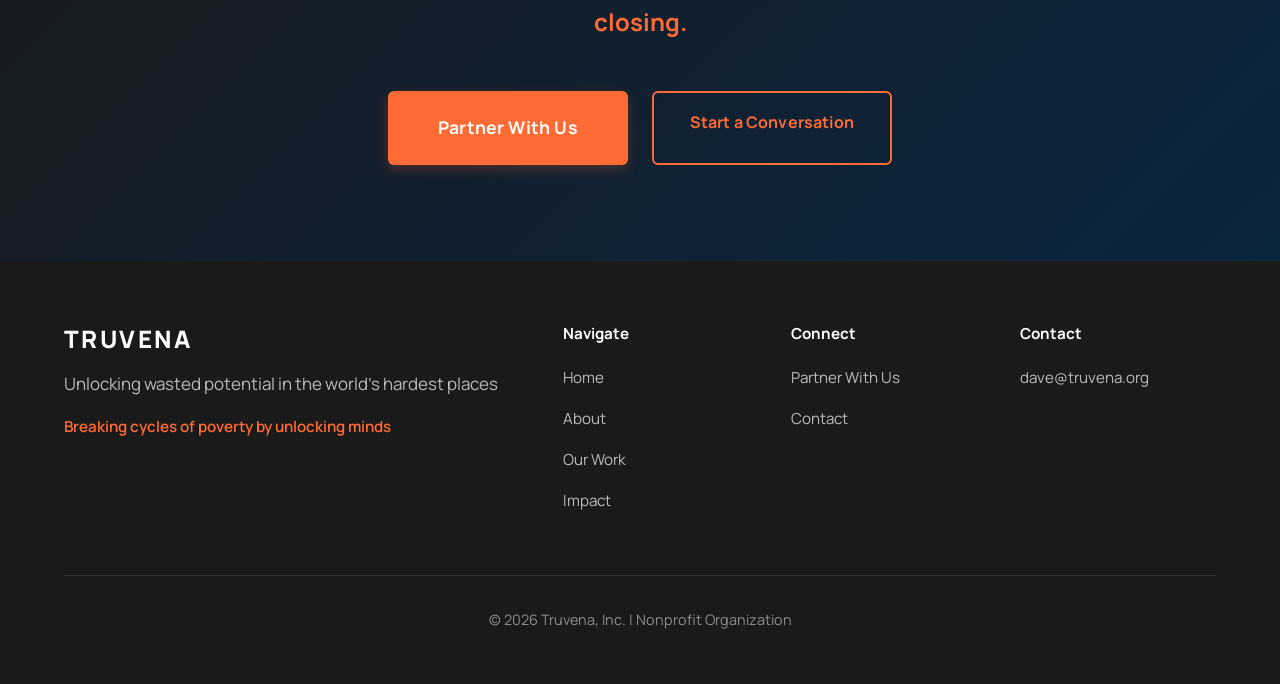
==== commit 0330a5cc: "Add files via upload" ====
--- a/index.html
+++ b/index.html
@@ -3,74 +3,186 @@
 <head>
     <meta charset="UTF-8">
     <meta name="viewport" content="width=device-width, initial-scale=1.0">
-    <title>Truvena | AI Governance for Mission-Driven Organizations</title>
-    <link rel="stylesheet" href="assets/css/style.css">
+    <title>Truvena | Unlocking Millions of Wasted Minds</title>
+    <link rel="preconnect" href="https://fonts.googleapis.com">
+    <link rel="preconnect" href="https://fonts.gstatic.com" crossorigin>
+    <link href="https://fonts.googleapis.com/css2?family=Libre+Baskerville:wght@400;700&family=Manrope:wght@400;500;600;700;800&display=swap" rel="stylesheet">
+    <link rel="stylesheet" href="styles-new.css">
 </head>
+<body>
+    <!-- Navigation -->
+    <nav class="navbar">
+        <div class="container">
+            <div class="nav-brand">
+                <a href="index.html">TRUVENA</a>
+            </div>
+            <ul class="nav-menu">
+                <li><a href="index.html" class="active">Home</a></li>
+                <li><a href="about.html">About</a></li>
+                <li><a href="work.html">Our Work</a></li>
+                <li><a href="impact.html">Impact</a></li>
+                <li><a href="involved.html">Get Involved</a></li>
+                <li><a href="contact.html">Contact</a></li>
+            </ul>
+        </div>
+    </nav>
 
-<body>
-<header>
-    <div class="container">
-        <h1 class="logo">Truvena</h1>
-        <nav>
-            <a href="index.html">Home</a>
-            <a href="services.html">Services</a>
-            <a href="governance.html">Governance System</a>
-            <a href="about.html">About</a>
-            <a href="contact.html">Contact</a>
-        </nav>
-    </div>
-</header>
+    <!-- Hero Section with Photo Background -->
+    <section class="hero-redesign">
+        <div class="hero-background"></div>
+        <div class="hero-overlay"></div>
+        <div class="container hero-content">
+            <h1 class="hero-title">The Window Is Closing</h1>
+            <p class="truvena-tagline">Truth Emerging — From Latin roots "veritas" (truth) and "vena" (channel)</p>
+            <p class="hero-subtitle">AI is revolutionizing education in wealthy countries—students learning twice as fast, personalized tutoring for every child. Meanwhile, 70% of humanity is being left behind. We're launching in Nicaragua to prove brilliant minds deserve opportunity, regardless of geography.</p>
+            <div class="hero-cta">
+                <a href="involved.html" class="btn-primary-orange">Partner With Us</a>
+                <a href="impact.html" class="btn-secondary-white">Why This Moment Matters</a>
+            </div>
+        </div>
+        <div class="hero-scroll-indicator">
+            <span>Scroll to explore</span>
+            <div class="scroll-arrow"></div>
+        </div>
+    </section>
 
-<main>
+    <!-- The Historic Moment -->
+    <section class="reality-section">
+        <div class="container">
+            <div class="reality-grid">
+                <div class="reality-image">
+                    <img src="images/empty-classroom.jpg" alt="Rural Nicaragua classroom with tin roof and dirt floors">
+                    <div class="image-caption">Rural Nicaragua: Tin roofs, dirt floors, brilliant minds</div>
+                </div>
+                <div class="reality-text">
+                    <span class="section-label">A Generational Opportunity</span>
+                    <h2>For the first time in history, geography doesn't have to determine educational outcomes</h2>
+                    <p class="lead-text">For centuries, children in developing countries have been trapped by their location. No matter how brilliant, they couldn't access quality education. The teacher-student ratio, the lack of resources, the one-size-fits-all approach—these weren't solvable problems.</p>
+                    <p><strong>Until now.</strong></p>
+                    <p>AI-powered personalized learning finally makes it possible to give every child—regardless of where they're born—access to world-class education adapted to their pace, their learning style, their potential.</p>
+                    <div class="stat-callout">
+                        <div class="stat-number">2030</div>
+                        <div class="stat-text">By 2030, the educational gap between wealthy and poor countries will be irreversible—unless we act now</div>
+                    </div>
+                </div>
+            </div>
+        </div>
+    </section>
 
-<section class="hero">
-    <div class="container">
-        <h2>Your AI Should Serve Your Mission — Not Undermine It.</h2>
-        <p>Truvena builds governance systems that keep AI aligned with your values, under human authority, and continuously safe.</p>
-        <a class="btn" href="governance.html">Explore the Truvena AI Governance System™</a>
-    </div>
-</section>
+    <!-- Why This Time Is Different -->
+    <section class="opportunity-section">
+        <div class="container">
+            <div class="opportunity-content">
+                <span class="section-label-light">Why This Changes Everything</span>
+                <h2>Three things converge that have never existed together before</h2>
+                <p class="intro-text-white">Technology powerful enough. Infrastructure accessible enough. And a 5-year window before the gap becomes permanent.</p>
+            </div>
+            
+            <div class="approach-visual">
+                <div class="approach-card">
+                    <div class="card-number">01</div>
+                    <h3>The Technology Finally Exists</h3>
+                    <p>AI tutoring that adapts to each student. Personalized learning at scale. Tools that work with limited bandwidth and basic devices. Not theoretical—proven in wealthy countries, ready to deploy.</p>
+                </div>
+                
+                <div class="approach-card">
+                    <div class="card-number">02</div>
+                    <h3>The Relationships Are Built</h3>
+                    <p>We're engaged with nonprofits in Central America with decades of experience feeding and educating the most impoverished people in the region. We're not parachuting in—we're working with organizations that have earned trust over years.</p>
+                </div>
+                
+                <div class="approach-card">
+                    <div class="card-number">03</div>
+                    <h3>The Window Is Narrow</h3>
+                    <p>Wealthy countries are accelerating. Every day the gap widens. By 2030, it will be irreversible. We have 5 years to prove AI education works in hard places—or watch an entire generation fall permanently behind.</p>
+                </div>
+                
+                <div class="approach-card">
+                    <div class="card-number">04</div>
+                    <h3>We Deploy Responsibly</h3>
+                    <p>Aligned with the Partnership on AI's framework for ethical deployment. Community ownership from day one. Local teachers empowered, not replaced. Measured outcomes, not hype. This isn't reckless disruption—it's thoughtful transformation.</p>
+                </div>
+            </div>
+        </div>
+    </section>
 
-<section class="intro">
-    <div class="container">
-        <h3>The Truvena AI Governance System™</h3>
-        <p>A comprehensive, three‑pillar framework that ensures your AI starts aligned, stays under human control, and remains safe over time.</p>
-    </div>
-</section>
+    <!-- What We're Launching -->
+    <section class="impact-preview">
+        <div class="impact-split">
+            <div class="impact-image" style="background-image: url('images/kids-classroom.jpg');">
+            </div>
+            <div class="impact-content">
+                <span class="section-label">Starting in Nicaragua - July 2026</span>
+                <h2>These children have the same potential as any child in Silicon Valley</h2>
+                <p>The only difference is opportunity. We're launching our first pilot to prove that brilliant minds deserve a chance regardless of geography.</p>
+                <p><strong>That's not charity—that's justice.</strong></p>
+                <div class="impact-focus">
+                    <h3>Our Nicaragua Launch:</h3>
+                    <ul class="hard-places-list">
+                        <li>Pilot program launching July 2026</li>
+                        <li>Partnership with Nourish International communities</li>
+                        <li>Built on 10+ years of earned trust</li>
+                        <li>Focused on hard places others avoid</li>
+                    </ul>
+                </div>
+                <a href="work.html" class="btn-text-arrow">See our approach →</a>
+            </div>
+        </div>
+    </section>
 
-<section class="pillars">
-    <div class="container">
-        <div class="pillar">
-            <h4>Pillar 1 — Alignment</h4>
-            <p>Ensure AI starts aligned with your mission, values, and boundaries.</p>
+    <!-- Urgency Section -->
+    <section class="urgency-section">
+        <div class="container">
+            <div class="urgency-content">
+                <h2>The choice is ours</h2>
+                <p class="urgency-text">We can watch AI widen the educational gap between wealthy and poor countries until it's irreversible. Or we can act now—in this narrow 5-year window—to prove that geography doesn't have to determine destiny.</p>
+                <p class="urgency-emphasis">The technology exists. The relationships exist. The window is closing.</p>
+                <div class="urgency-cta">
+                    <a href="involved.html" class="btn-primary-orange large">Partner With Us</a>
+                    <a href="contact.html" class="btn-secondary-outline">Start a Conversation</a>
+                </div>
+            </div>
         </div>
-        <div class="pillar">
-            <h4>Pillar 2 — Control</h4>
-            <p>Ensure humans stay in charge and AI cannot act beyond its authority.</p>
+    </section>
+
+    <!-- Footer -->
+    <footer class="footer-redesign">
+        <div class="container">
+            <div class="footer-content">
+                <div class="footer-brand">
+                    <h3>TRUVENA</h3>
+                    <p>Unlocking wasted potential in the world's hardest places</p>
+                    <div class="footer-tagline">Breaking cycles of poverty by unlocking minds</div>
+                </div>
+                <div class="footer-links">
+                    <div class="footer-column">
+                        <h4>Navigate</h4>
+                        <ul>
+                            <li><a href="index.html">Home</a></li>
+                            <li><a href="about.html">About</a></li>
+                            <li><a href="work.html">Our Work</a></li>
+                            <li><a href="impact.html">Impact</a></li>
+                        </ul>
+                    </div>
+                    <div class="footer-column">
+                        <h4>Connect</h4>
+                        <ul>
+                            <li><a href="involved.html">Partner With Us</a></li>
+                            <li><a href="contact.html">Contact</a></li>
+                        </ul>
+                    </div>
+                    <div class="footer-column">
+                        <h4>Contact</h4>
+                        <ul>
+                            <li><a href="mailto:dave@truvena.org">dave@truvena.org</a></li>
+                        </ul>
+                    </div>
+                </div>
+            </div>
+            <div class="footer-bottom">
+                <p>&copy; 2026 Truvena, Inc. | Nonprofit Organization</p>
+            </div>
         </div>
-        <div class="pillar">
-            <h4>Pillar 3 — Assurance</h4>
-            <p>Ensure AI stays aligned and safe over time.</p>
-        </div>
-    </div>
-</section>
-
-<section class="cta">
-    <div class="container">
-        <h3>Ready to adopt AI without losing control?</h3>
-        <a class="btn" href="contact.html">Schedule a Governance Assessment</a>
-    </div>
-</section>
-
-</main>
-
-<footer>
-    <div class="container">
-        <p>© 2026 Truvena. All rights reserved.</p>
-    </div>
-</footer>
-
+    </footer>
 </body>
 </html>
-
-
--- a/styles-new.css
+++ b/styles-new.css
@@ -0,0 +1,1242 @@
+/* Truvena Redesign - Enhanced Visual Design */
+
+/* ===== CSS VARIABLES ===== */
+:root {
+    --primary-blue: #0A2540;
+    --medium-blue: #1E4976;
+    --light-blue: #3B6EA5;
+    --accent-orange: #FF6B35;
+    --dark-orange: #E85A2B;
+    --warm-cream: #FFF5E6;
+    --text-dark: #1A1A1A;
+    --text-medium: #4A4A4A;
+    --text-light: #6B6B6B;
+    --background-light: #F8F9FA;
+    --white: #FFFFFF;
+    --border-subtle: #E8E8E8;
+}
+
+/* ===== RESET & BASE ===== */
+* {
+    margin: 0;
+    padding: 0;
+    box-sizing: border-box;
+}
+
+body {
+    font-family: 'Manrope', -apple-system, BlinkMacSystemFont, 'Segoe UI', sans-serif;
+    line-height: 1.7;
+    color: var(--text-dark);
+    font-size: 17px;
+    -webkit-font-smoothing: antialiased;
+    -moz-osx-font-smoothing: grayscale;
+}
+
+.container {
+    max-width: 1200px;
+    margin: 0 auto;
+    padding: 0 24px;
+}
+
+/* ===== TYPOGRAPHY ===== */
+h1, h2, h3, h4 {
+    font-family: 'Libre Baskerville', serif;
+    font-weight: 700;
+    line-height: 1.2;
+    color: var(--text-dark);
+}
+
+h1 {
+    font-size: 4rem;
+    letter-spacing: -0.02em;
+}
+
+h2 {
+    font-size: 2.75rem;
+    letter-spacing: -0.01em;
+    margin-bottom: 1.5rem;
+}
+
+h3 {
+    font-size: 1.5rem;
+    margin-bottom: 1rem;
+}
+
+p {
+    margin-bottom: 1.25rem;
+    color: var(--text-medium);
+}
+
+.lead-text {
+    font-size: 1.35rem;
+    font-weight: 500;
+    color: var(--text-dark);
+    line-height: 1.6;
+}
+
+.intro-text {
+    font-size: 1.25rem;
+    color: var(--text-medium);
+    max-width: 800px;
+    margin: 0 auto 3rem;
+}
+
+/* ===== NAVIGATION ===== */
+.navbar {
+    background: var(--white);
+    box-shadow: 0 1px 3px rgba(0, 0, 0, 0.08);
+    position: sticky;
+    top: 0;
+    z-index: 1000;
+    backdrop-filter: blur(10px);
+    background: rgba(255, 255, 255, 0.95);
+}
+
+.navbar .container {
+    display: flex;
+    justify-content: space-between;
+    align-items: center;
+    padding: 1.25rem 24px;
+}
+
+.nav-brand a {
+    font-size: 1.5rem;
+    font-weight: 800;
+    color: var(--primary-blue);
+    text-decoration: none;
+    letter-spacing: 0.1em;
+    font-family: 'Manrope', sans-serif;
+}
+
+.nav-menu {
+    display: flex;
+    list-style: none;
+    gap: 2.5rem;
+}
+
+.nav-menu a {
+    text-decoration: none;
+    color: var(--text-dark);
+    font-weight: 600;
+    font-size: 0.95rem;
+    transition: color 0.2s ease;
+    position: relative;
+}
+
+.nav-menu a:after {
+    content: '';
+    position: absolute;
+    bottom: -4px;
+    left: 0;
+    width: 0;
+    height: 2px;
+    background: var(--accent-orange);
+    transition: width 0.3s ease;
+}
+
+.nav-menu a:hover:after,
+.nav-menu a.active:after {
+    width: 100%;
+}
+
+.nav-menu a:hover,
+.nav-menu a.active {
+    color: var(--accent-orange);
+}
+
+/* ===== BUTTONS ===== */
+.btn-primary-orange,
+.btn-secondary-white,
+.btn-secondary-outline,
+.btn-text-arrow {
+    display: inline-block;
+    padding: 1rem 2.25rem;
+    font-size: 1rem;
+    font-weight: 700;
+    text-decoration: none;
+    border-radius: 6px;
+    transition: all 0.3s ease;
+    cursor: pointer;
+    border: 2px solid transparent;
+    font-family: 'Manrope', sans-serif;
+    letter-spacing: 0.01em;
+}
+
+.btn-primary-orange {
+    background: var(--accent-orange);
+    color: var(--white);
+    box-shadow: 0 4px 12px rgba(255, 107, 53, 0.25);
+}
+
+.btn-primary-orange:hover {
+    background: var(--dark-orange);
+    transform: translateY(-2px);
+    box-shadow: 0 6px 20px rgba(255, 107, 53, 0.35);
+}
+
+.btn-primary-orange.large {
+    padding: 1.25rem 3rem;
+    font-size: 1.1rem;
+}
+
+.btn-secondary-white {
+    background: rgba(255, 255, 255, 0.15);
+    color: var(--white);
+    border-color: rgba(255, 255, 255, 0.4);
+    backdrop-filter: blur(10px);
+}
+
+.btn-secondary-white:hover {
+    background: rgba(255, 255, 255, 0.25);
+    border-color: rgba(255, 255, 255, 0.6);
+}
+
+.btn-secondary-outline {
+    background: transparent;
+    color: var(--accent-orange);
+    border-color: var(--accent-orange);
+}
+
+.btn-secondary-outline:hover {
+    background: var(--accent-orange);
+    color: var(--white);
+}
+
+.btn-text-arrow {
+    background: transparent;
+    color: var(--accent-orange);
+    padding: 0.5rem 0;
+    border: none;
+    font-weight: 700;
+    font-size: 1.05rem;
+}
+
+.btn-text-arrow:hover {
+    transform: translateX(4px);
+}
+
+/* ===== HERO SECTION (REDESIGNED) ===== */
+.hero-redesign {
+    position: relative;
+    min-height: 90vh;
+    display: flex;
+    align-items: center;
+    justify-content: center;
+    overflow: hidden;
+}
+
+.hero-background {
+    position: absolute;
+    top: 0;
+    left: 0;
+    width: 100%;
+    height: 100%;
+    background: url('images/classroom-packed.jpg') center/cover no-repeat;
+    z-index: 1;
+}
+
+.hero-overlay {
+    position: absolute;
+    top: 0;
+    left: 0;
+    width: 100%;
+    height: 100%;
+    background: linear-gradient(135deg, 
+        rgba(10, 37, 64, 0.92) 0%, 
+        rgba(30, 73, 118, 0.85) 50%,
+        rgba(255, 107, 53, 0.75) 100%);
+    z-index: 2;
+}
+
+.hero-content {
+    position: relative;
+    z-index: 3;
+    text-align: center;
+    padding: 4rem 0;
+    max-width: 900px;
+}
+
+.hero-title {
+    color: var(--white);
+    font-size: 4.5rem;
+    margin-bottom: 1.5rem;
+    line-height: 1.1;
+    text-shadow: 0 2px 20px rgba(0, 0, 0, 0.3);
+    animation: fadeInUp 0.8s ease-out;
+}
+
+.hero-subtitle {
+    font-size: 1.35rem;
+    color: rgba(255, 255, 255, 0.95);
+    margin-bottom: 2.5rem;
+    line-height: 1.7;
+    font-weight: 400;
+    max-width: 750px;
+    margin-left: auto;
+    margin-right: auto;
+    animation: fadeInUp 0.8s ease-out 0.2s both;
+}
+
+.hero-cta {
+    display: flex;
+    gap: 1.5rem;
+    justify-content: center;
+    animation: fadeInUp 0.8s ease-out 0.4s both;
+}
+
+.hero-scroll-indicator {
+    position: absolute;
+    bottom: 3rem;
+    left: 50%;
+    transform: translateX(-50%);
+    z-index: 3;
+    text-align: center;
+    color: rgba(255, 255, 255, 0.7);
+    font-size: 0.85rem;
+    font-weight: 600;
+    letter-spacing: 0.1em;
+    text-transform: uppercase;
+}
+
+.scroll-arrow {
+    width: 24px;
+    height: 24px;
+    margin: 0.5rem auto 0;
+    border-left: 2px solid rgba(255, 255, 255, 0.7);
+    border-bottom: 2px solid rgba(255, 255, 255, 0.7);
+    transform: rotate(-45deg);
+    animation: bounce 2s infinite;
+}
+
+@keyframes fadeInUp {
+    from {
+        opacity: 0;
+        transform: translateY(30px);
+    }
+    to {
+        opacity: 1;
+        transform: translateY(0);
+    }
+}
+
+@keyframes bounce {
+    0%, 20%, 50%, 80%, 100% {
+        transform: translateY(0) rotate(-45deg);
+    }
+    40% {
+        transform: translateY(-10px) rotate(-45deg);
+    }
+    60% {
+        transform: translateY(-5px) rotate(-45deg);
+    }
+}
+
+/* ===== REALITY SECTION ===== */
+.reality-section {
+    padding: 7rem 0;
+    background: var(--white);
+}
+
+.reality-grid {
+    display: grid;
+    grid-template-columns: 1fr 1fr;
+    gap: 5rem;
+    align-items: center;
+}
+
+.reality-image {
+    position: relative;
+}
+
+.reality-image img {
+    width: 100%;
+    border-radius: 8px;
+    box-shadow: 0 20px 60px rgba(0, 0, 0, 0.15);
+}
+
+.image-caption {
+    margin-top: 1rem;
+    font-size: 0.9rem;
+    color: var(--text-light);
+    font-style: italic;
+}
+
+.section-label {
+    display: inline-block;
+    font-size: 0.85rem;
+    font-weight: 800;
+    letter-spacing: 0.15em;
+    text-transform: uppercase;
+    color: var(--accent-orange);
+    margin-bottom: 1.5rem;
+}
+
+.section-label-light {
+    display: inline-block;
+    font-size: 0.85rem;
+    font-weight: 800;
+    letter-spacing: 0.15em;
+    text-transform: uppercase;
+    color: var(--white);
+    margin-bottom: 1.5rem;
+    opacity: 0.9;
+}
+
+.stat-callout {
+    margin-top: 2.5rem;
+    padding: 2rem;
+    background: linear-gradient(135deg, var(--warm-cream) 0%, #FFF 100%);
+    border-left: 4px solid var(--accent-orange);
+    border-radius: 8px;
+}
+
+.stat-number {
+    font-family: 'Libre Baskerville', serif;
+    font-size: 4rem;
+    font-weight: 700;
+    color: var(--accent-orange);
+    line-height: 1;
+    margin-bottom: 0.5rem;
+}
+
+.stat-text {
+    font-size: 1.05rem;
+    color: var(--text-dark);
+    font-weight: 600;
+}
+
+/* ===== OPPORTUNITY SECTION ===== */
+.opportunity-section {
+    padding: 7rem 0;
+    background: linear-gradient(135deg, var(--primary-blue) 0%, var(--medium-blue) 100%);
+    color: var(--white);
+}
+
+.opportunity-content {
+    text-align: center;
+    max-width: 900px;
+    margin: 0 auto 4rem;
+}
+
+.opportunity-content h2 {
+    color: var(--white);
+    margin-bottom: 1.5rem;
+}
+
+.approach-visual {
+    display: grid;
+    grid-template-columns: repeat(auto-fit, minmax(280px, 1fr));
+    gap: 2rem;
+    margin-top: 4rem;
+}
+
+.approach-card {
+    background: rgba(255, 255, 255, 0.08);
+    backdrop-filter: blur(10px);
+    padding: 2.5rem;
+    border-radius: 12px;
+    border: 1px solid rgba(255, 255, 255, 0.1);
+    transition: all 0.3s ease;
+}
+
+.approach-card:hover {
+    background: rgba(255, 255, 255, 0.12);
+    transform: translateY(-4px);
+    box-shadow: 0 12px 32px rgba(0, 0, 0, 0.2);
+}
+
+.card-number {
+    font-family: 'Libre Baskerville', serif;
+    font-size: 2.5rem;
+    font-weight: 700;
+    color: var(--accent-orange);
+    margin-bottom: 1rem;
+    line-height: 1;
+}
+
+.approach-card h3 {
+    color: var(--white);
+    margin-bottom: 1rem;
+    font-size: 1.35rem;
+}
+
+.approach-card p {
+    color: rgba(255, 255, 255, 0.85);
+    line-height: 1.7;
+}
+
+/* ===== IMPACT PREVIEW ===== */
+.impact-preview {
+    background: var(--white);
+}
+
+.impact-split {
+    display: grid;
+    grid-template-columns: 1fr 1fr;
+    min-height: 600px;
+}
+
+.impact-image {
+    background-size: cover;
+    background-position: center;
+    position: relative;
+}
+
+.impact-content {
+    padding: 5rem 4rem;
+    display: flex;
+    flex-direction: column;
+    justify-content: center;
+}
+
+.impact-focus {
+    margin-top: 2.5rem;
+    padding: 2rem;
+    background: var(--background-light);
+    border-radius: 8px;
+    border-left: 4px solid var(--accent-orange);
+}
+
+.impact-focus h3 {
+    color: var(--text-dark);
+    margin-bottom: 1rem;
+    font-size: 1.15rem;
+}
+
+.hard-places-list {
+    list-style: none;
+    padding: 0;
+}
+
+.hard-places-list li {
+    padding: 0.5rem 0;
+    color: var(--text-medium);
+    position: relative;
+    padding-left: 1.5rem;
+}
+
+.hard-places-list li:before {
+    content: '→';
+    position: absolute;
+    left: 0;
+    color: var(--accent-orange);
+    font-weight: 700;
+}
+
+/* ===== URGENCY SECTION ===== */
+.urgency-section {
+    padding: 6rem 0;
+    background: linear-gradient(135deg, #1A1A1A 0%, var(--primary-blue) 100%);
+    color: var(--white);
+    text-align: center;
+}
+
+.urgency-content {
+    max-width: 800px;
+    margin: 0 auto;
+}
+
+.urgency-content h2 {
+    color: var(--white);
+    font-size: 3rem;
+    margin-bottom: 2rem;
+}
+
+.urgency-text {
+    font-size: 1.25rem;
+    color: rgba(255, 255, 255, 0.9);
+    margin-bottom: 1.5rem;
+}
+
+.urgency-emphasis {
+    font-size: 1.5rem;
+    font-weight: 700;
+    color: var(--accent-orange);
+    margin: 2rem 0 3rem;
+}
+
+.urgency-cta {
+    display: flex;
+    gap: 1.5rem;
+    justify-content: center;
+    margin-top: 3rem;
+}
+
+/* ===== FOOTER ===== */
+.footer-redesign {
+    background: var(--text-dark);
+    color: rgba(255, 255, 255, 0.8);
+    padding: 4rem 0 2rem;
+}
+
+.footer-content {
+    display: grid;
+    grid-template-columns: 2fr 3fr;
+    gap: 4rem;
+    margin-bottom: 3rem;
+}
+
+.footer-brand h3 {
+    color: var(--white);
+    font-size: 1.5rem;
+    font-family: 'Manrope', sans-serif;
+    font-weight: 800;
+    letter-spacing: 0.1em;
+    margin-bottom: 1rem;
+}
+
+.footer-brand p {
+    color: rgba(255, 255, 255, 0.7);
+    margin-bottom: 0.5rem;
+}
+
+.footer-tagline {
+    color: var(--accent-orange);
+    font-weight: 600;
+    margin-top: 1rem;
+    font-size: 0.95rem;
+}
+
+.footer-links {
+    display: grid;
+    grid-template-columns: repeat(3, 1fr);
+    gap: 2rem;
+}
+
+.footer-column h4 {
+    color: var(--white);
+    margin-bottom: 1.25rem;
+    font-size: 0.95rem;
+    font-family: 'Manrope', sans-serif;
+    font-weight: 700;
+}
+
+.footer-column ul {
+    list-style: none;
+}
+
+.footer-column li {
+    margin-bottom: 0.75rem;
+}
+
+.footer-column a {
+    color: rgba(255, 255, 255, 0.7);
+    text-decoration: none;
+    transition: color 0.2s ease;
+    font-size: 0.95rem;
+}
+
+.footer-column a:hover {
+    color: var(--accent-orange);
+}
+
+.footer-bottom {
+    border-top: 1px solid rgba(255, 255, 255, 0.1);
+    padding-top: 2rem;
+    text-align: center;
+}
+
+.footer-bottom p {
+    color: rgba(255, 255, 255, 0.5);
+    font-size: 0.9rem;
+}
+
+/* ===== RESPONSIVE ===== */
+@media (max-width: 968px) {
+    h1 {
+        font-size: 3rem;
+    }
+    
+    h2 {
+        font-size: 2.25rem;
+    }
+    
+    .hero-title {
+        font-size: 3.5rem;
+    }
+    
+    .reality-grid,
+    .impact-split {
+        grid-template-columns: 1fr;
+        gap: 3rem;
+    }
+    
+    .approach-visual {
+        grid-template-columns: 1fr;
+    }
+    
+    .footer-content {
+        grid-template-columns: 1fr;
+    }
+    
+    .footer-links {
+        grid-template-columns: 1fr;
+    }
+    
+    .nav-menu {
+        gap: 1.5rem;
+        flex-wrap: wrap;
+    }
+    
+    .hero-cta,
+    .urgency-cta {
+        flex-direction: column;
+        align-items: center;
+    }
+    
+    .impact-content {
+        padding: 3rem 2rem;
+    }
+}
+
+@media (max-width: 640px) {
+    .hero-title {
+        font-size: 2.5rem;
+    }
+    
+    h2 {
+        font-size: 1.85rem;
+    }
+    
+    .hero-subtitle {
+        font-size: 1.1rem;
+    }
+}
+
+/* ===== ADDITIONAL STYLES FOR IMPACT PAGE ===== */
+
+.section-white {
+    padding: 6rem 0;
+    background: var(--white);
+}
+
+.section-blue {
+    padding: 6rem 0;
+    background: linear-gradient(135deg, var(--primary-blue) 0%, var(--medium-blue) 100%);
+    color: var(--white);
+}
+
+.section-blue h2,
+.section-blue h3 {
+    color: var(--white);
+}
+
+.content-grid-two {
+    display: grid;
+    grid-template-columns: repeat(2, 1fr);
+    gap: 3rem;
+    margin: 3rem 0;
+}
+
+.content-block h3 {
+    color: var(--primary-blue);
+    margin-bottom: 1rem;
+}
+
+.callout-box {
+    background: linear-gradient(135deg, var(--warm-cream) 0%, #FFF 100%);
+    border-left: 4px solid var(--accent-orange);
+    border-radius: 8px;
+    padding: 3rem;
+    margin-top: 4rem;
+}
+
+.callout-text {
+    font-size: 1.25rem;
+    line-height: 1.7;
+    color: var(--text-dark);
+}
+
+.callout-emphasis {
+    font-size: 1.35rem;
+    font-weight: 700;
+    color: var(--accent-orange);
+    margin-top: 1.5rem;
+}
+
+.breakthrough-grid {
+    display: grid;
+    grid-template-columns: repeat(2, 1fr);
+    gap: 3rem;
+    margin-top: 3rem;
+}
+
+.breakthrough-item {
+    background: rgba(255, 255, 255, 0.08);
+    backdrop-filter: blur(10px);
+    padding: 2.5rem;
+    border-radius: 12px;
+    border: 1px solid rgba(255, 255, 255, 0.1);
+}
+
+.breakthrough-icon {
+    font-size: 3rem;
+    margin-bottom: 1rem;
+}
+
+.breakthrough-data {
+    color: rgba(255, 255, 255, 0.85);
+    font-style: italic;
+    margin-top: 1rem;
+    padding-top: 1rem;
+    border-top: 1px solid rgba(255, 255, 255, 0.2);
+}
+
+.timeline-content {
+    max-width: 900px;
+    margin: 0 auto;
+}
+
+.timeline-grid {
+    display: grid;
+    grid-template-columns: repeat(3, 1fr);
+    gap: 2rem;
+    margin: 3rem 0;
+}
+
+.timeline-block {
+    background: var(--background-light);
+    padding: 2rem;
+    border-radius: 8px;
+    border-left: 4px solid var(--accent-orange);
+}
+
+.timeline-year {
+    font-family: 'Libre Baskerville', serif;
+    font-size: 1.75rem;
+    font-weight: 700;
+    color: var(--accent-orange);
+    margin-bottom: 1rem;
+}
+
+.timeline-impact {
+    margin-top: 1.5rem;
+    font-size: 0.95rem;
+    padding-top: 1rem;
+    border-top: 2px solid var(--border-subtle);
+}
+
+.timeline-critical {
+    color: #D32F2F;
+    font-weight: 700;
+}
+
+.urgency-box {
+    background: linear-gradient(135deg, #1A1A1A 0%, var(--primary-blue) 100%);
+    color: var(--white);
+    padding: 3rem;
+    border-radius: 12px;
+    margin-top: 3rem;
+    text-align: center;
+}
+
+.urgency-box h3 {
+    color: var(--white);
+    font-size: 2rem;
+    margin-bottom: 1.5rem;
+}
+
+.urgency-box p {
+    color: rgba(255, 255, 255, 0.9);
+    font-size: 1.15rem;
+}
+
+.principles-grid {
+    display: grid;
+    grid-template-columns: repeat(2, 1fr);
+    gap: 2rem;
+    margin-top: 3rem;
+}
+
+.principle-card {
+    background: rgba(255, 255, 255, 0.08);
+    backdrop-filter: blur(10px);
+    padding: 2.5rem;
+    border-radius: 12px;
+    border: 1px solid rgba(255, 255, 255, 0.1);
+}
+
+.principle-card h3 {
+    color: var(--white);
+    margin-bottom: 1rem;
+}
+
+.principle-card p {
+    color: rgba(255, 255, 255, 0.85);
+}
+
+.vision-content {
+    display: grid;
+    grid-template-columns: repeat(2, 1fr);
+    gap: 3rem;
+    margin: 3rem 0;
+}
+
+.vision-item {
+    text-align: center;
+    padding: 2rem;
+}
+
+.vision-number {
+    font-family: 'Libre Baskerville', serif;
+    font-size: 4rem;
+    font-weight: 700;
+    color: var(--accent-orange);
+    line-height: 1;
+    margin-bottom: 1rem;
+}
+
+.vision-item h3 {
+    color: var(--primary-blue);
+    margin-bottom: 1rem;
+}
+
+.vision-statement {
+    background: linear-gradient(135deg, var(--warm-cream) 0%, #FFF 100%);
+    border-left: 4px solid var(--accent-orange);
+    border-radius: 8px;
+    padding: 3rem;
+    margin-top: 4rem;
+    text-align: center;
+}
+
+.vision-text {
+    font-size: 1.25rem;
+    line-height: 1.7;
+    color: var(--text-dark);
+    margin-bottom: 1.5rem;
+}
+
+.vision-emphasis {
+    font-size: 1.5rem;
+    font-weight: 700;
+    color: var(--accent-orange);
+}
+
+.cta-section {
+    padding: 6rem 0;
+    background: linear-gradient(135deg, #1A1A1A 0%, var(--primary-blue) 100%);
+    color: var(--white);
+    text-align: center;
+}
+
+.cta-section h2 {
+    color: var(--white);
+    font-size: 3rem;
+    margin-bottom: 1.5rem;
+}
+
+.cta-section p {
+    font-size: 1.25rem;
+    color: rgba(255, 255, 255, 0.9);
+    max-width: 700px;
+    margin: 0 auto 3rem;
+}
+
+.cta-buttons {
+    display: flex;
+    gap: 1.5rem;
+    justify-content: center;
+}
+
+/* ===== CONTACT PAGE STYLES ===== */
+
+.contact-center {
+    max-width: 900px;
+    margin: 0 auto;
+}
+
+.contact-info-centered {
+    text-align: center;
+}
+
+.contact-intro {
+    font-size: 1.15rem;
+    color: var(--text-medium);
+    margin: 2rem 0 3rem;
+    line-height: 1.7;
+}
+
+.contact-email-primary {
+    background: linear-gradient(135deg, var(--warm-cream) 0%, #FFF 100%);
+    border-left: 4px solid var(--accent-orange);
+    border-radius: 8px;
+    padding: 3rem;
+    margin: 3rem 0;
+}
+
+.contact-email-primary h3 {
+    color: var(--primary-blue);
+    margin-bottom: 1rem;
+}
+
+.email-large {
+    font-size: 2rem;
+    font-weight: 700;
+    margin: 0;
+}
+
+.email-large a {
+    color: var(--accent-orange);
+    text-decoration: none;
+    transition: color 0.2s ease;
+}
+
+.email-large a:hover {
+    color: var(--dark-orange);
+}
+
+.contact-details {
+    display: grid;
+    grid-template-columns: repeat(2, 1fr);
+    gap: 2rem;
+    margin: 3rem 0;
+    padding: 2rem 0;
+    border-top: 1px solid var(--border-subtle);
+    border-bottom: 1px solid var(--border-subtle);
+}
+
+.contact-detail-item {
+    text-align: center;
+}
+
+.contact-detail-item h4 {
+    color: var(--primary-blue);
+    margin-bottom: 0.5rem;
+    font-size: 1rem;
+    font-weight: 700;
+}
+
+.contact-detail-item p {
+    color: var(--text-medium);
+    font-size: 0.95rem;
+}
+
+.contact-partnerships {
+    margin-top: 4rem;
+}
+
+.contact-partnerships h3 {
+    color: var(--primary-blue);
+    text-align: center;
+    margin-bottom: 2rem;
+    font-size: 1.75rem;
+}
+
+.partnership-grid {
+    display: grid;
+    grid-template-columns: repeat(2, 1fr);
+    gap: 2rem;
+    margin-top: 2rem;
+}
+
+.partnership-type {
+    background: var(--background-light);
+    padding: 2rem;
+    border-radius: 8px;
+    border-left: 4px solid var(--accent-orange);
+    text-align: left;
+}
+
+.partnership-type h4 {
+    color: var(--primary-blue);
+    margin-bottom: 0.75rem;
+    font-size: 1.1rem;
+}
+
+.partnership-type p {
+    color: var(--text-medium);
+    font-size: 0.95rem;
+    line-height: 1.6;
+}
+
+/* ===== RESPONSIVE UPDATES ===== */
+@media (max-width: 968px) {
+    .content-grid-two,
+    .breakthrough-grid,
+    .timeline-grid,
+    .principles-grid,
+    .vision-content,
+    .partnership-grid,
+    .contact-details {
+        grid-template-columns: 1fr;
+    }
+    
+    .cta-buttons {
+        flex-direction: column;
+        align-items: center;
+    }
+}
+
+/* ===== ADDITIONAL STYLES FOR FINAL UPDATES ===== */
+
+/* White intro text for dark backgrounds */
+.intro-text-white {
+    font-size: 1.25rem;
+    color: rgba(255, 255, 255, 0.95);
+    max-width: 800px;
+    margin: 0 auto 3rem;
+    line-height: 1.7;
+}
+
+/* Truvena meaning on About page */
+.truvena-meaning {
+    font-size: 1.25rem;
+    color: var(--accent-orange);
+    font-style: italic;
+    margin-bottom: 1rem;
+    font-weight: 500;
+}
+
+/* Contact page grid layout */
+.contact-grid {
+    display: grid;
+    grid-template-columns: 1fr 1fr;
+    gap: 4rem;
+    align-items: start;
+}
+
+.contact-info h2,
+.contact-form-section h2 {
+    color: var(--primary-blue);
+    margin-bottom: 1.5rem;
+}
+
+.contact-methods {
+    margin: 2rem 0;
+}
+
+.contact-method {
+    margin-bottom: 2rem;
+}
+
+.contact-method h3 {
+    color: var(--primary-blue);
+    font-size: 1.1rem;
+    margin-bottom: 0.5rem;
+}
+
+.contact-method a {
+    color: var(--accent-orange);
+    text-decoration: none;
+    font-weight: 600;
+}
+
+.contact-method a:hover {
+    color: var(--dark-orange);
+}
+
+.contact-cta {
+    background: var(--background-light);
+    padding: 2rem;
+    border-radius: 8px;
+    margin-top: 2rem;
+}
+
+.contact-cta h3 {
+    color: var(--primary-blue);
+    margin-bottom: 1rem;
+}
+
+/* Contact form styling */
+.contact-form {
+    background: var(--background-light);
+    padding: 2.5rem;
+    border-radius: 8px;
+}
+
+.form-group {
+    margin-bottom: 1.5rem;
+}
+
+.form-group label {
+    display: block;
+    font-weight: 600;
+    color: var(--text-dark);
+    margin-bottom: 0.5rem;
+    font-size: 0.95rem;
+}
+
+.form-group input,
+.form-group select,
+.form-group textarea {
+    width: 100%;
+    padding: 0.75rem;
+    border: 2px solid var(--border-subtle);
+    border-radius: 6px;
+    font-size: 1rem;
+    font-family: 'Manrope', sans-serif;
+    transition: border-color 0.2s ease;
+}
+
+.form-group input:focus,
+.form-group select:focus,
+.form-group textarea:focus {
+    outline: none;
+    border-color: var(--accent-orange);
+}
+
+.btn-primary {
+    background: var(--accent-orange);
+    color: var(--white);
+    padding: 1rem 2.5rem;
+    border: none;
+    border-radius: 6px;
+    font-size: 1rem;
+    font-weight: 700;
+    cursor: pointer;
+    transition: all 0.3s ease;
+    font-family: 'Manrope', sans-serif;
+}
+
+.btn-primary:hover {
+    background: var(--dark-orange);
+    transform: translateY(-2px);
+    box-shadow: 0 6px 20px rgba(255, 107, 53, 0.35);
+}
+
+@media (max-width: 968px) {
+    .contact-grid {
+        grid-template-columns: 1fr;
+        gap: 2rem;
+    }
+}
+
+/* ===== FIXES FOR IMPACT PAGE TEXT READABILITY ===== */
+
+/* Make breakthrough item text more readable */
+.breakthrough-item h3 {
+    color: var(--white);
+    font-weight: 700;
+}
+
+.breakthrough-item p {
+    color: rgba(255, 255, 255, 0.95);
+    line-height: 1.7;
+}
+
+.breakthrough-data {
+    color: rgba(255, 255, 255, 0.9);
+    font-weight: 600;
+}
+
+/* Make principle card text more readable */
+.principle-card h3 {
+    color: var(--white);
+    font-weight: 700;
+}
+
+.principle-card p {
+    color: rgba(255, 255, 255, 0.95);
+    line-height: 1.7;
+}
+
+/* Homepage hero tagline */
+.truvena-tagline {
+    font-size: 0.95rem;
+    color: rgba(255, 255, 255, 0.85);
+    font-style: italic;
+    letter-spacing: 0.02em;
+    margin-bottom: 1.5rem;
+    font-weight: 400;
+}
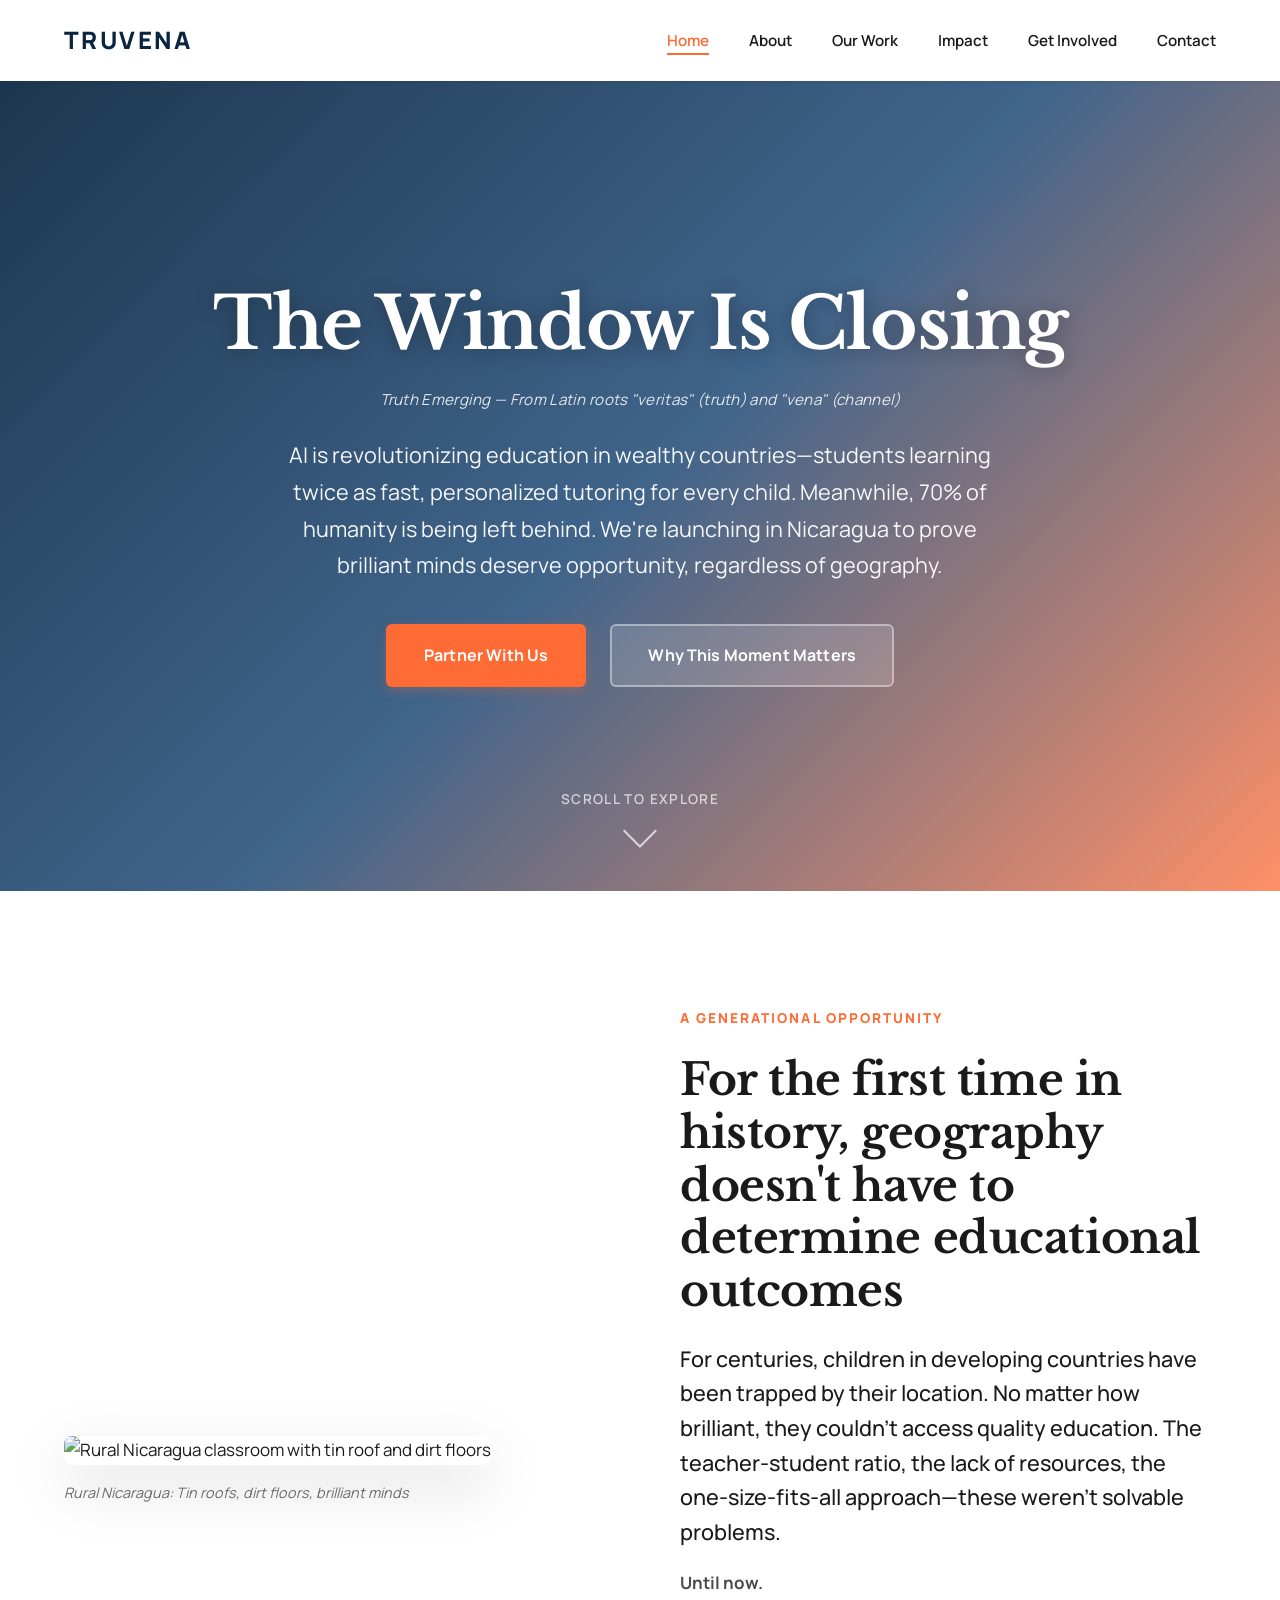
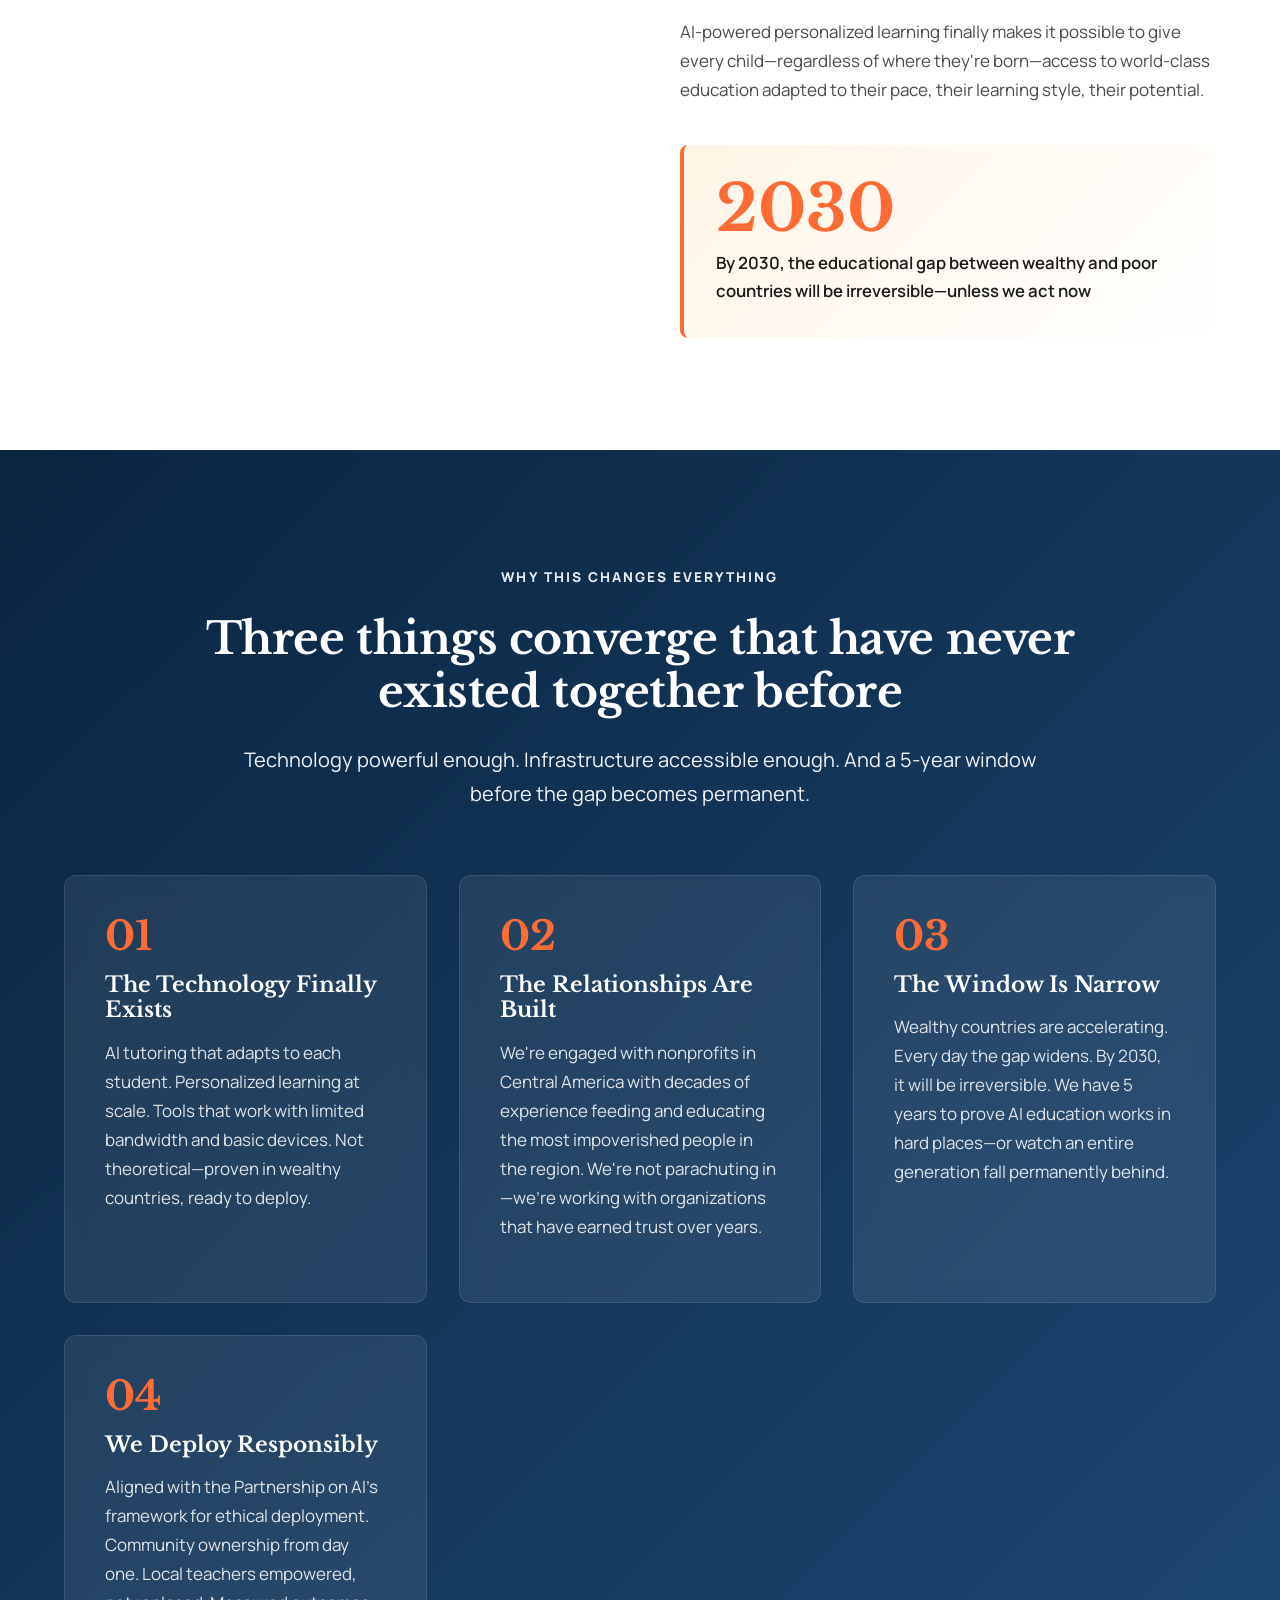
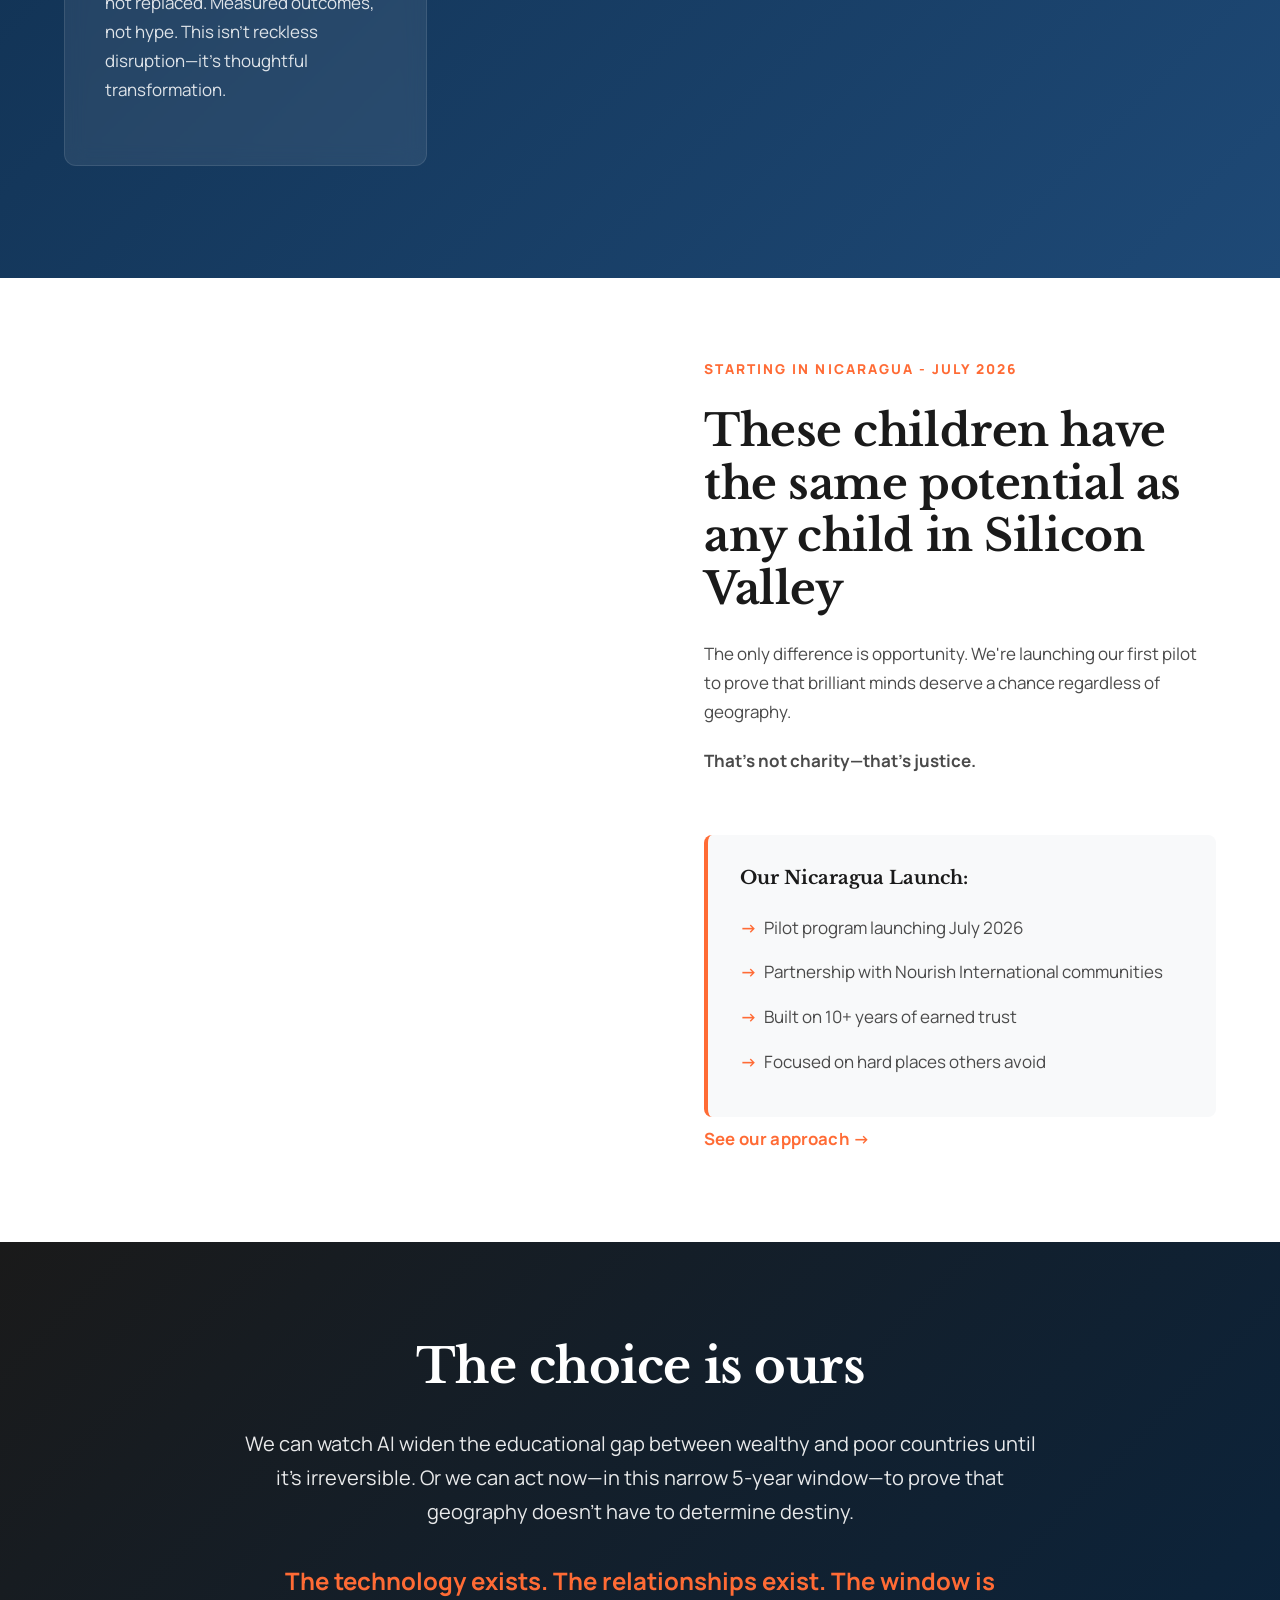
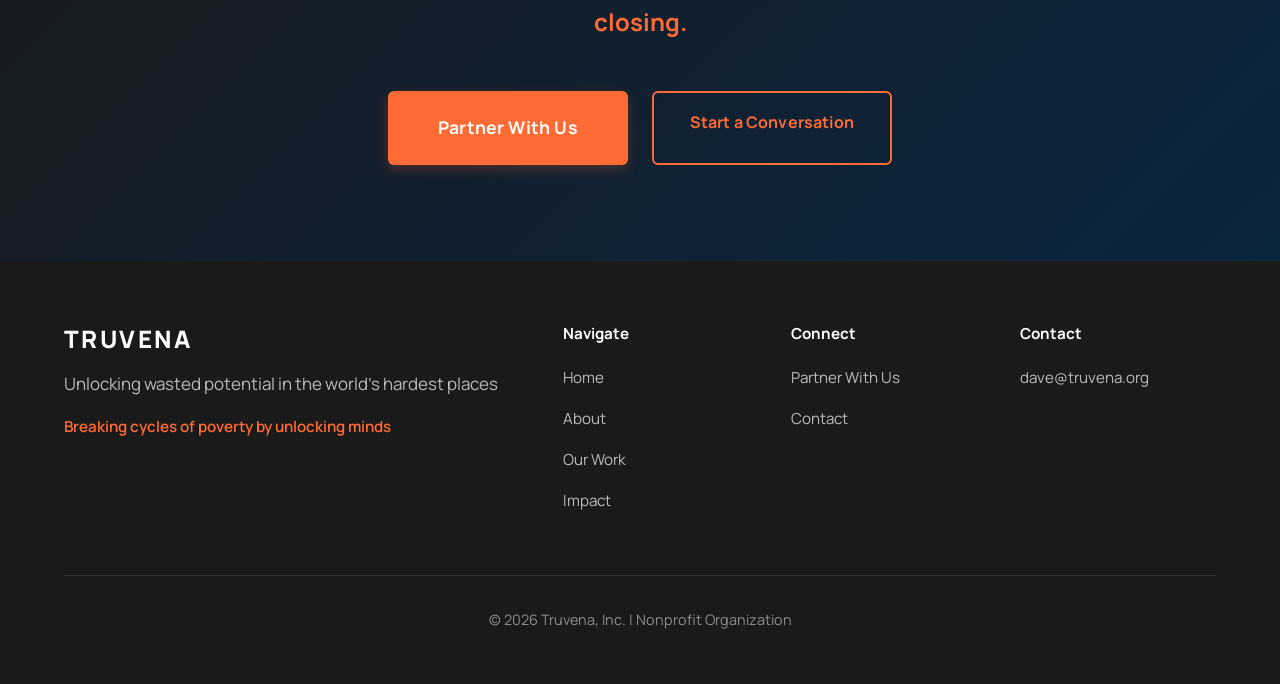
==== commit f0c946c8: "Update index.html" ====
--- a/index.html
+++ b/index.html
@@ -1,4 +1,4 @@
-<!DOCTYPE html>
+<!DOCTYPE html> 
 <html lang="en">
 <head>
     <meta charset="UTF-8">
